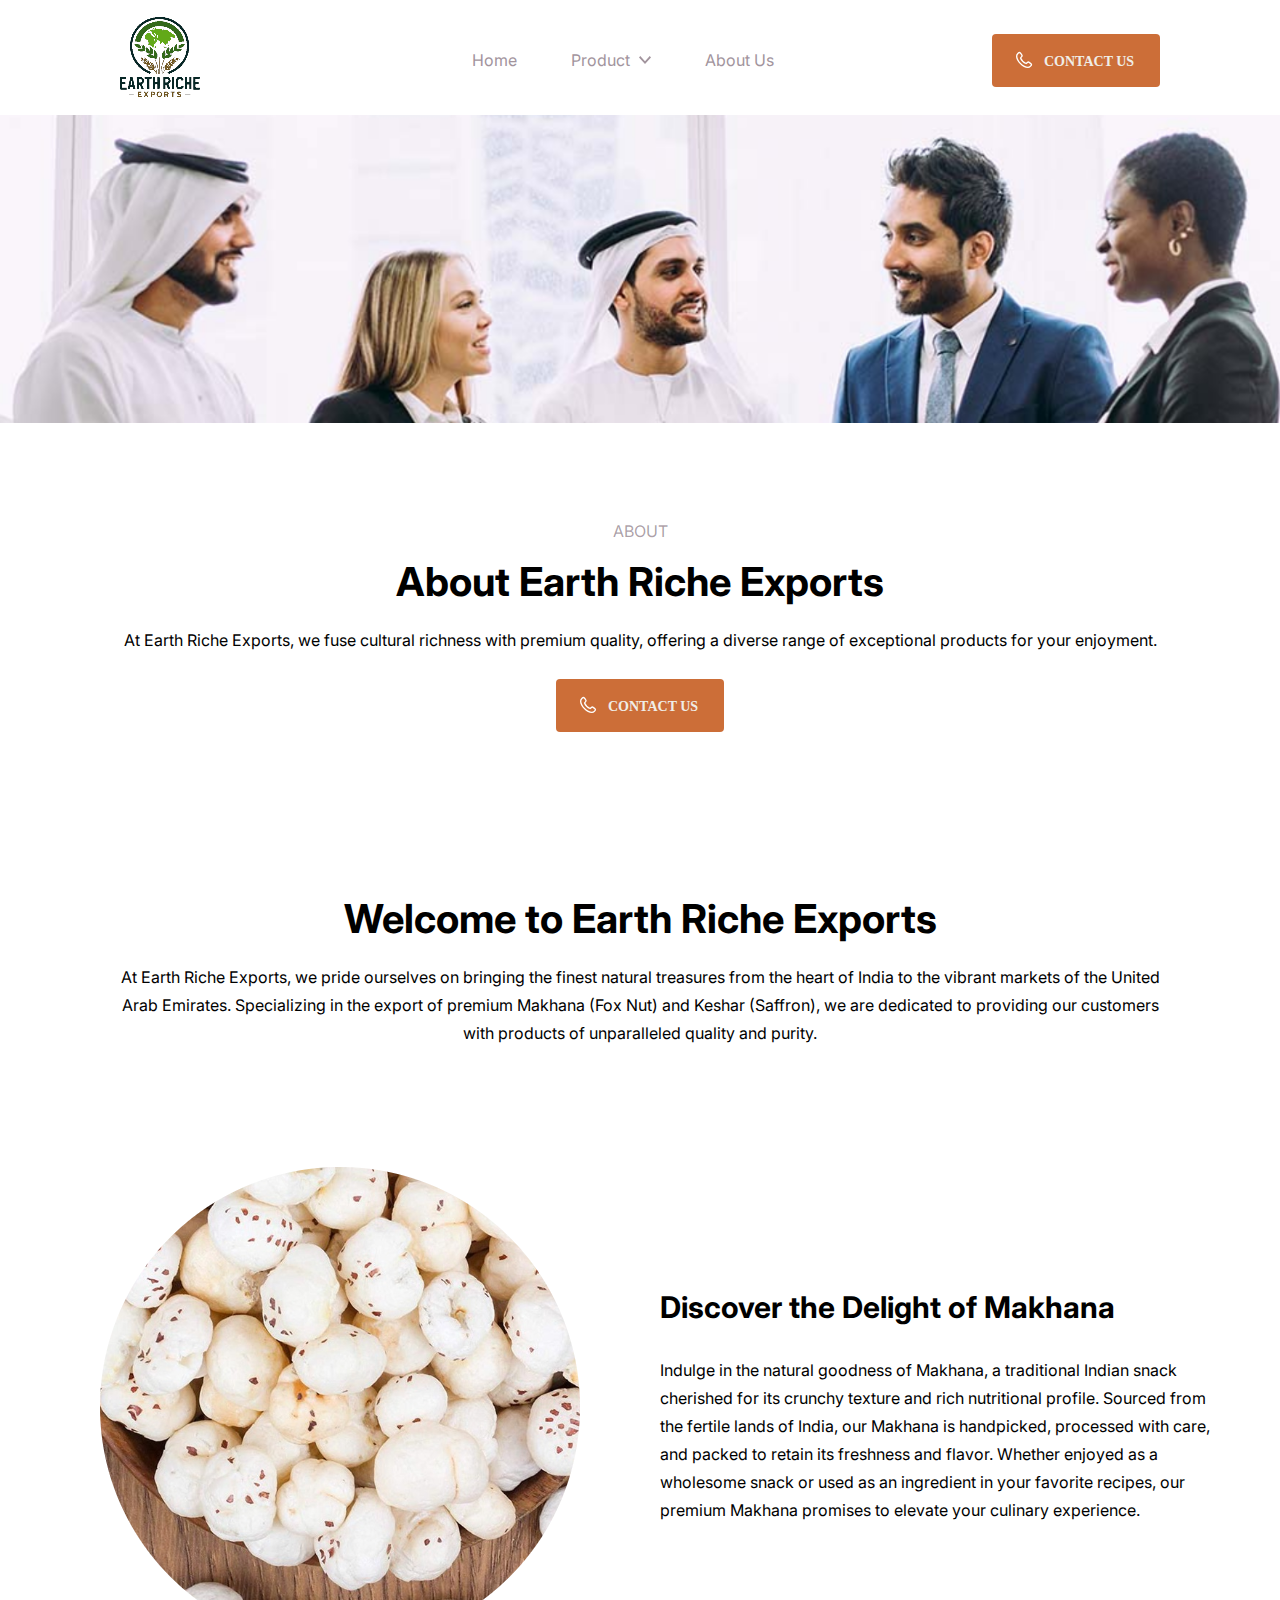
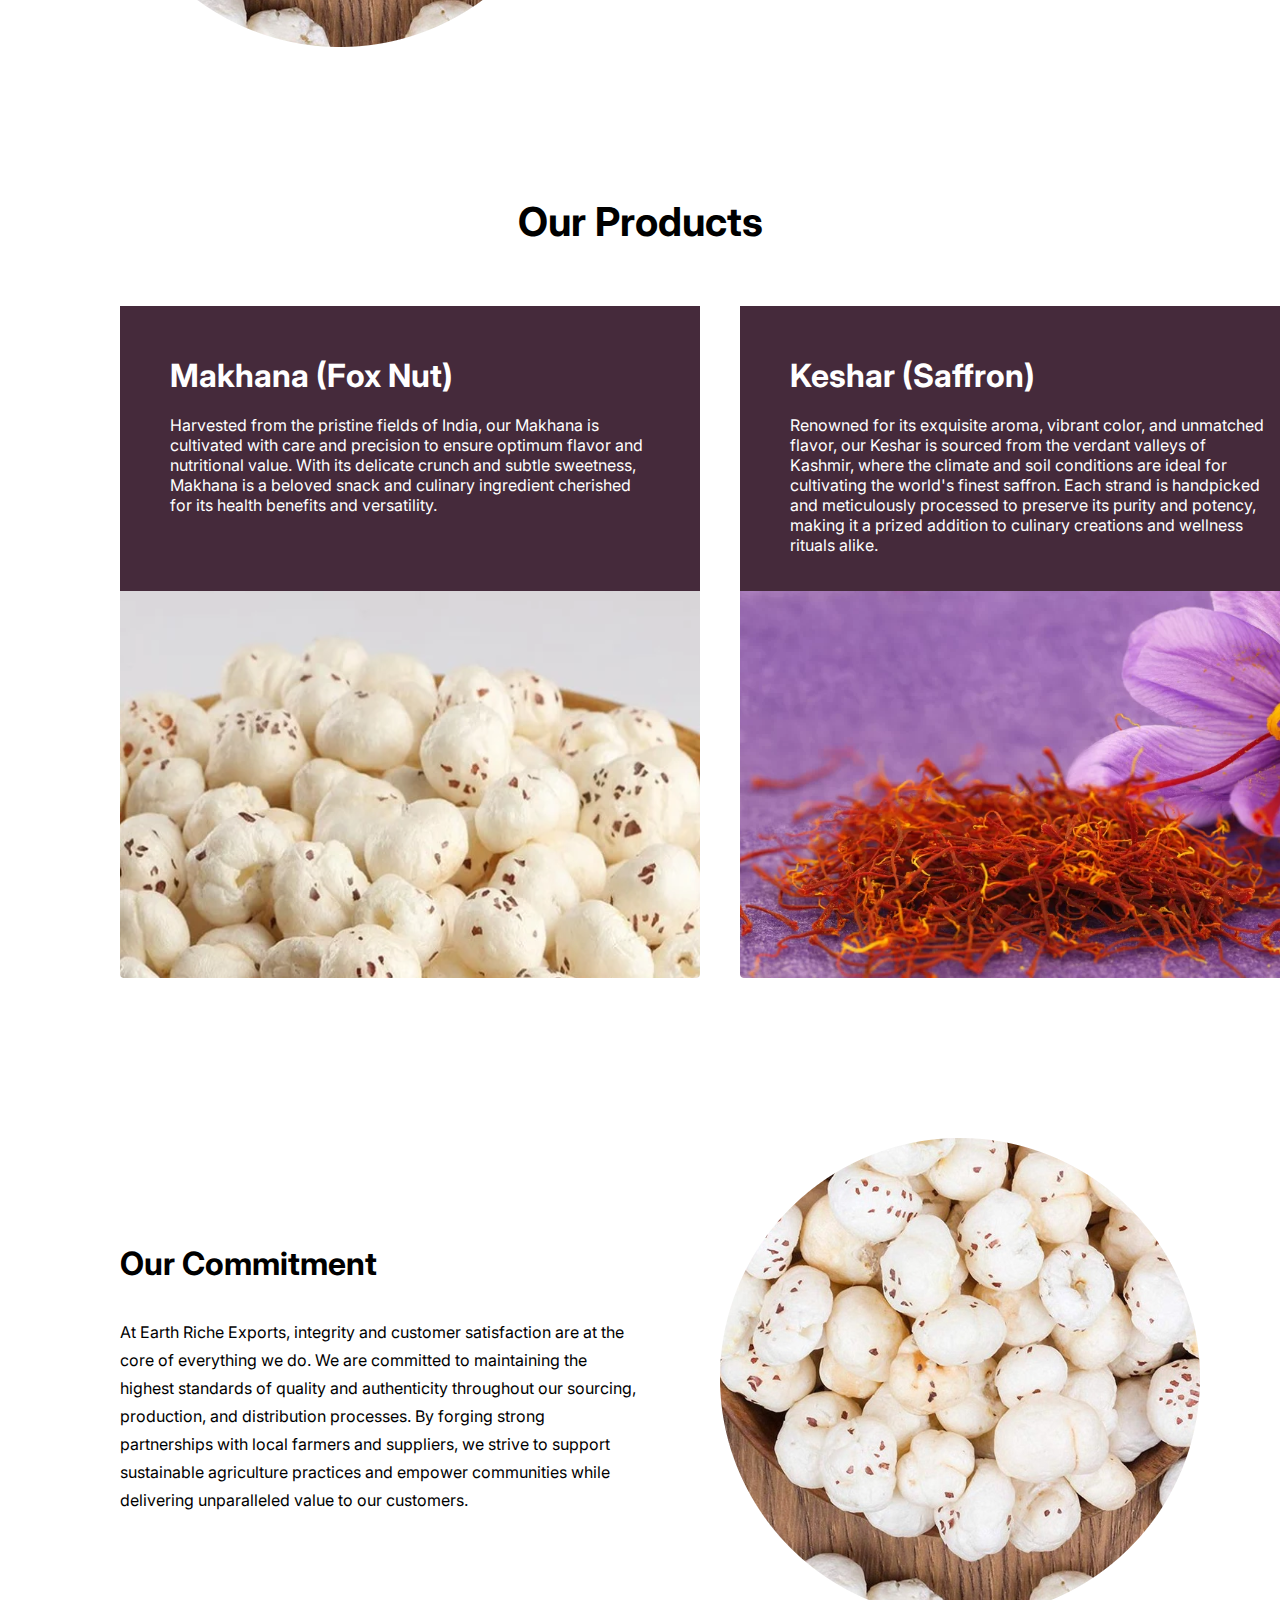
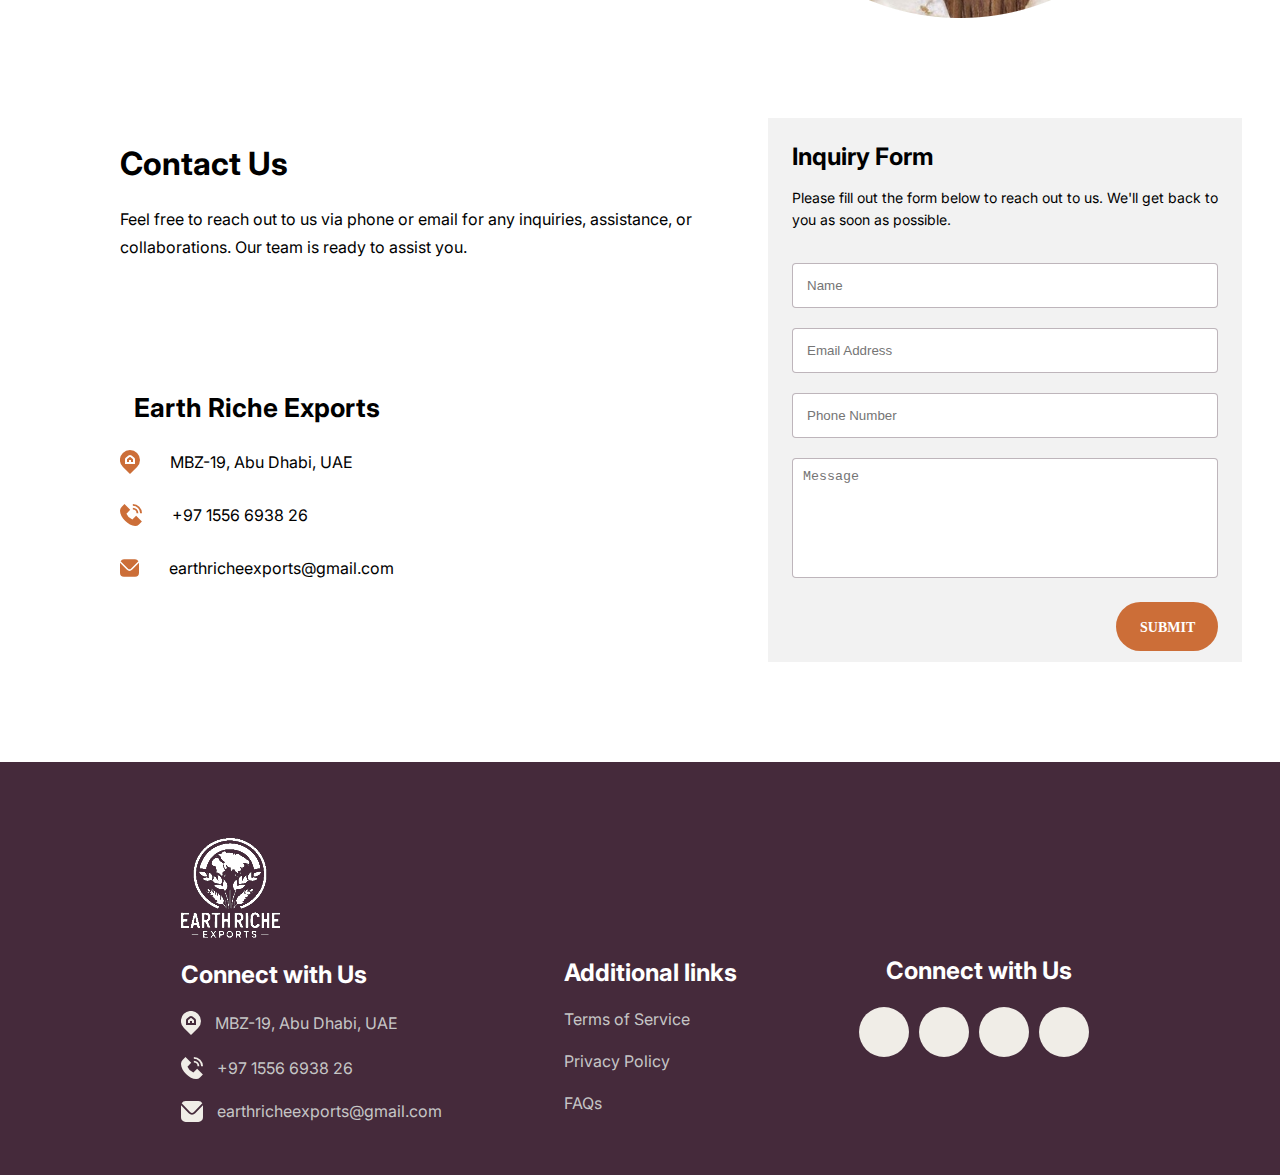
==== about.html @ 0d0b45f4 "css rectified" ====
<!DOCTYPE html>
<html lang="en">

<head>
    <meta charset="UTF-8">
    <meta name="viewport" content="width=device-width, initial-scale=1.0">
    <link rel="preconnect" href="https://fonts.googleapis.com">
    <link rel="preconnect" href="https://fonts.gstatic.com" crossorigin>
    <link href="https://fonts.googleapis.com/css2?family=Inter:wght@100..900&display=swap" rel="stylesheet">
    <link rel="stylesheet" href="./css/about.css">
    <title>About</title>
</head>

<body>
    <header id="header">
        <div class="logo"> <img src="../img/assets/header-logo.png" alt=""></div>
        <div class="navigation">
            <ul>
                <li><a href="home.html">Home</a></li>
                <li><a class="product-dropdown" href="home.html">Product<img src="../img/assets/ic-dropdown.svg"
                            alt=""></a></li>
                <li><a href="home.html">About Us</a></li>
            </ul>
        </div>
        <a href="contact-us.html" class="contact-btn"></a>
    </header>

    <!-- showcase -->
    <div id="showcase">
        <img src="../img/backrounds/about/about-showcase.png" alt="">
    </div>

    <!-- about -->
    <div id="about">
        <p class="header">ABOUT</p>
        <h1>About Earth Riche Exports</h1>
        <p>At Earth Riche Exports, we fuse cultural richness with premium quality, offering a diverse range of
            exceptional products for your enjoyment.</p>
        <button class="contact-btn"></button>
    </div>

    <!-- welcome -->
    <div id="welcome">
        <h1>Welcome to Earth Riche Exports</h1>
        <p>At Earth Riche Exports, we pride ourselves on bringing the finest natural treasures from the heart of India
            to the vibrant markets of the United Arab Emirates. Specializing in the export of premium Makhana (Fox Nut)
            and Keshar (Saffron), we are dedicated to providing our customers with products of unparalleled quality and
            purity.</p>
    </div>

    <!-- story -->
    <div id="story-description">
        <div class="left-section">
            <img src="../img/backrounds/product/discover-makhana.png" alt="">
        </div>
        <div class="right-section">
            <h1>Discover the Delight of Makhana</h1>
            <p>Indulge in the natural goodness of Makhana, a traditional Indian snack cherished for its crunchy texture
                and rich nutritional profile. Sourced from the fertile lands of India, our Makhana is handpicked,
                processed with care, and packed to retain its freshness and flavor. Whether enjoyed as a wholesome snack
                or used as an ingredient in your favorite recipes, our premium Makhana promises to elevate your culinary
                experience.</p>

        </div>
    </div>

    <!-- products -->
    <div id="products">
        <h1 class="product-header">Our Products</h1>
        <div class="products-container">
            <div class="card-container">
                <div class="card-top-section">
                    <h1>Makhana (Fox Nut)</h1>
                    <p>Harvested from the pristine fields of India, our Makhana is cultivated with care and precision to
                        ensure optimum flavor and nutritional value. With its delicate crunch and subtle sweetness,
                        Makhana
                        is a beloved snack and culinary ingredient cherished for its health benefits and versatility.
                    </p>
                </div>
                <div class="card-bottom-section">
                    <img src="../img/backrounds/about/about-makhana.png" alt="">
                </div>
            </div>
            <div class="card-container">
                <div class="card-top-section">
                    <h1>Keshar (Saffron)</h1>
                    <p>Renowned for its exquisite aroma, vibrant color, and unmatched flavor, our Keshar is sourced from
                        the
                        verdant valleys of Kashmir, where the climate and soil conditions are ideal for cultivating the
                        world's finest saffron. Each strand is handpicked and meticulously processed to preserve its
                        purity
                        and potency, making it a prized addition to culinary creations and wellness rituals alike.</p>
                </div>
                <div class="card-bottom-section">
                    <img src="../img/backrounds/about/about-keshar.png" alt="">
                </div>
            </div>
        </div>
    </div>

    <!-- commitment -->
    <div id="commitment-description">
        <div class="left-section">
            <h1>Our Commitment</h1>
            <p>At Earth Riche Exports, integrity and customer satisfaction are at the core of everything we do. We are
                committed to maintaining the highest standards of quality and authenticity throughout our sourcing,
                production, and distribution processes. By forging strong partnerships with local farmers and suppliers,
                we strive to support sustainable agriculture practices and empower communities while delivering
                unparalleled value to our customers.</p>
        </div>
        <div class="right-section">
            <img src="../img/backrounds/product/discover-makhana.png" alt="">
        </div>
    </div>

    <!-- contact -->
    <div id="contact-inquiry">
        <div class="contact-left-section">
            <h1>Contact Us</h1>
            <p>Feel free to reach out to us via phone or email for any inquiries, assistance, or <br> collaborations.
                Our team is ready to assist you.</p>
            <div class="contact-us-addresses">
                <ul>
                    <li>
                        <div class="contact-us-logo"></div>
                    </li>
                    <li>
                        <h3>Earth Riche Exports</h3>
                    </li>
                    <li><img src="../img/assets/map-marker-home-orange.svg" alt="">
                        <p>MBZ-19, Abu Dhabi, UAE</p>
                    </li>
                    <li><img src="../img/assets/phone-call-orange.svg" alt="">
                        <p>+97 1556 6938 26</p>
                    </li>
                    <li><img src="../img/assets/envelope-orange.svg" alt="">
                        <p>earthricheexports@gmail.com</p>
                    </li>
                </ul>
            </div>
        </div>
        <div class="contact-right-section">
            <div class="inquiry-form-container">
                <h1>Inquiry Form</h1>
                <p>Please fill out the form below to reach out to us. We'll get back to you as soon as possible.</p>
                <div class="input-container">
                    <input type="text" class="text-input" placeholder="Name">
                </div>
                <div class="input-container">
                    <input type="text" class="text-input" placeholder="Email Address">
                </div>
                <div class="input-container">
                    <input type="text" class="text-input" placeholder="Phone Number">
                </div>
                <div class="input-container">
                    <textarea class="text-area" placeholder="Message"></textarea>
                </div>
                <button class="submit-btn">SUBMIT</button>
            </div>

        </div>
    </div>

    <!-- Footer -->
    <footer id="footer">
        <div class="more-info">
            <div class="connect-with-us-addresses">
                <ul>
                    <li>
                        <div class="footer-image"><img src="../img/assets/footer-logo.png" alt=""></div>
                    </li>
                    <li>
                        <h3>Connect with Us</h3>
                    </li>
                    <li><img src="../img/assets/ic-location.svg" alt="">
                        <p>MBZ-19, Abu Dhabi, UAE</p>
                    </li>
                    <li><img src="../img/assets/ic-phone.svg" alt="">
                        <p>+97 1556 6938 26</p>
                    </li>
                    <li><img src="../img/assets/ic-mail.svg" alt="">
                        <p>earthricheexports@gmail.com</p>
                    </li>
                </ul>
            </div>
            <div class="additional-links">
                <ul>
                    <li>
                        <h3>Additional links</h3>
                    </li>
                    <li>
                        <p>Terms of Service</p>
                    </li>
                    <li>
                        <p>Privacy Policy</p>
                    </li>
                    <li>
                        <p>FAQs</p>
                    </li>
                </ul>
            </div>
            <div class="connect-with-us-social">
                <h3>Connect with Us</h3>
                <div class="icons">
                    <ul>
                        <li><img src="../img/assets/ic-twitter.svg" alt=""></li>
                        <li><img src="../img/assets/ic-facebook.svg" alt=""></li>
                        <li><img src="../img/assets/ic-instagram.svg" alt=""></li>
                        <li><img src="../img/assets/ic-linkedin.svg" alt=""></li>
                    </ul>
                </div>
            </div>
        </div>
    </footer>
</body>

</html>
---- css/about.css ----
* {
    margin: 0;
    padding: 0;
    box-sizing: border-box;
    margin: auto;
}

@font-face {
    font-family: gilroy-bold;
    src: url(../font/gilroy/Gilroy-Bold.ttf);
}

a {
    color: #A2949D;
    text-decoration: none;
    font-family: "Inter", sans-serif;
}

h1,
h2,
h3,
h4,
p {
    font-family: "Inter", sans-serif;
}

.orange-text {
    color: #CC6E38;
}

.dark-showcase-text {
    color: #181818;
}

/* Styles for screens with a maximum width of 480 pixels (e.g., mobile phones) */
@media screen and (max-width: 480px) {
    /* CSS styles for mobile phones */

    /* Navbar */
    #header {
        width: 100%;
        background: #fff;
        position: sticky;
        height: 55px;
        z-index: 2;
        display: flex;
        align-items: center;
        justify-content: space-between;
        flex-wrap: wrap;
    }

    #header .logo {
        /* top right bottom left */
        margin-right: 0;
        margin-left: 30px;
        margin-top: 10px;
        margin-bottom: 10px;
    }

    #header .logo img {
    max-width: 45px;
    max-height: 45px;
    }

    #header .navigation ul {
        display: none;
        list-style-type: none;
        align-items: center;
        justify-content: center;
        text-decoration: none;
        margin: 0;
    }

    #header .navigation ul li {
        margin-left: 24px;
        font-size: 12px;
    }

    #header .product-dropdown {
        display: flex;
    }

    #header .product-dropdown img {
        margin-left: 6px;
        padding: 0;
        width: 8px;
        display: flex;
        align-items: flex-start;
    }

    #header .contact-btn {
        background: url('../img/backrounds/contact-us-btn.svg') no-repeat;
        background-size: contain;
        width: 100px;
        height: 50px;
        margin: 10px 10px 10px 0;
        /* top right bottom left */
        border: none;
        cursor: pointer;
    }

    /* showcase */
    #showcase img{
        width: 100%;
        height: auto;
    }

    /* about */
    #about {
        display: flex;
        flex-direction: column;
        align-items: center;
        justify-content: center;
        margin-top: 30px;
        margin-left: 20px;
        margin-right: 20px;
    }

    #about .header {
        color: #452A3B75;
        font-size: .55rem;
    }

    #about h1 {
        font-size: 1rem;
        text-align: center;
        padding-top: 12px;
        padding-bottom: 12px;
    }

    #about p {
        display: flex;
        align-items: center;
        justify-content: center;
        text-align: center;
        font-size: .55rem;
        line-height: 12px;
    }

    #about .contact-btn {
        display: flex;
        align-items: center;
        justify-content: center;
        background: url('../img/backrounds/contact-us-btn.svg') no-repeat center;
        background-size: contain;
        width: 100px;
        height: 50px;
        margin-top: 12px;
        border: none;
        cursor: pointer;
    }

    #welcome {
        display: flex;
        flex-direction: column;
        align-items: center;
        justify-content: center;
        text-align: center;
        margin-top: 30px;
        margin-left: 20px;
        margin-right: 20px;
    }

    #welcome h1 {
        font-size: 1rem;
        text-align: center;
        padding-top: 12px;
        padding-bottom: 12px;
    }

    #welcome p {
        display: flex;
        align-items: center;
        justify-content: center;
        line-height: 12px;
        font-size: .55rem;
    }

    /* story */
    #story-description {
        display: flex;
        flex-direction: row;
        margin-top: 60px;
        padding-right: 20px;
        padding-left: 20px;
    }

    #story-description .right-section {
        width: 50%;
        height: auto;
        display: flex;
        flex-direction: column;
        align-items: flex-end;
        justify-content: flex-end;
    }

    #story-description .right-section h1 {
        font-size: 1rem;
        line-height: 18px;
        margin-bottom: 12px;
        margin-left: 0;
    }

    #story-description .right-section p {
        font-size: .55rem;
        line-height: 12px;
    }

    #story-description .left-section {
        width: 50%;
        height: auto;
        background-size: contain;
        display: flex;
        align-items: center;
        justify-content: center;
        margin-right: 20px;
    }

    #story-description .left-section img {
        width: 100%;
        height: auto;
    }

    #products {
        width: 100%;
        display: flex;
        flex-direction: column;
        margin-top: 40px;
        align-items: center;
        justify-content: center;
        margin-left: auto;
        margin-right: auto; 
        max-width: 100%; 
        padding: 0 10px; 
    }
    
    #products h1 {
        font-size: 1rem;
        color: #000;
        margin-bottom: 30px;
    }
    
    #products .products-container {
        display: flex;
        flex-direction: column;
        gap: 20px;
        width: 100%; 
        justify-content: center; 
    }
    
    #products .card-container {
        margin-top: 0;
        margin-bottom: 0;
        display: flex;
        flex-direction: column;
        width: calc(90% - 10px); 
    }
    
    #products .card-container .card-top-section {
        height: 50%;
        background: #452A3B;
        color: #fff;
        padding: 20px;
    }
    
    #products .card-container .card-top-section h1 {
        margin-bottom: 10px;
        font-size: 20px;
        color: #fff;
    }

    #products .card-container .card-top-section p {
        padding-bottom: 10px;
        line-height: 16px;
        font-size: 10px;
    }
    
    #products .card-container .card-bottom-section {
        height: 50%;
        width: 100%;
    }

    #products .card-container .card-bottom-section img {
        width: 100%;
        height: auto;
    }
    

    /* commitment */
    #commitment-description {
        display: flex;
        flex-direction: row;
        margin-top: 60px;
        padding-left: 20px;
        padding-right: 20px;
    }

    #commitment-description .left-section {
        width: 50%;
        height: auto;
        display: flex;
        flex-direction: column;
        align-items: flex-start;
        justify-content: flex-start;
    }

    #commitment-description .left-section h1 {
        font-size: 1rem;
        line-height: 12px;
        margin-bottom: 12px;
        margin-left: 0;
    }

    #commitment-description .left-section p {
        font-size: .55rem;
        line-height: 12px;
    }

    #commitment-description .right-section {
        width: 50%;
        height: auto;
        background-size: cover;
        display: flex;
        align-items: center;
        justify-content: center;
    }

    #commitment-description .right-section img {
        width: 100%;
        height: auto;
    }

    /* Contact Inquiry */
    #contact-inquiry {
        display: flex;
        flex-direction: column;
        align-items: center;
        justify-content: center;
    }

    #contact-inquiry .contact-left-section {
        margin-top: 60px;
        display: flex;
        flex-direction: column;
        align-items: center;
        justify-content: center;
    }

    #contact-inquiry .contact-left-section h1 {
        font-size: 20px;
        font-weight: bold;
        display: flex;
        flex-direction: column;
        align-items: center;
        justify-content: center;
    }

    #contact-inquiry .contact-left-section p {
        font-size: .65rem;
        line-height: 18px;
        margin-top: 12px;
        margin-bottom: 46.71px;
        text-align: center;
        margin-left: 20px;
        margin-right: 20px;
    }

    #contact-inquiry .contact-left-section .contact-us-addresses .contact-us-logo {
        margin-left: 0;
        margin-bottom: 34px;
        padding: 0;
        background: url('../img/assets/contact-us-logo.png');
        display: flex;
    }

    #contact-inquiry .contact-left-section .contact-us-addresses ul {
        text-decoration: none;
        list-style-type: none;
        margin-left: 0;
        display: flex;
        flex-direction: column;
        align-items: flex-start;
        justify-content: flex-start;
    }

    #contact-inquiry .contact-left-section .contact-us-addresses ul li {
        display: flex;
        padding-top: 12px;
        margin-left: 0px;
        padding-left: 10px;
    }

    #contact-inquiry .contact-left-section .contact-us-addresses ul li img {
        margin: 0;
    }

    #contact-inquiry .contact-left-section .contact-us-addresses ul li p {
        margin-top: 0;
        margin-bottom: 0px;
        margin-left: 30px;
    }

    #contact-inquiry h3 {
        color: #000;
        font-size: 1rem;
        font-family: "Inter", sans-serif;
        font-weight: bold;
        margin-left: 0px;
    }

    #contact-inquiry ul li p {
        padding: 0;
        margin: 0;
        font-size: .55rem;
    }

    #contact-inquiry .contact-us-addresses {
        display: flex;
        flex-direction: row;
        align-items: flex-start;
        justify-content: space-between;
    }

    #contact-inquiry .contact-right-section {
        margin-top: 100px;
        width: 300px;
        height: 400px;
        background: #F2F2F2;
        padding: 24px;
    }

    #contact-inquiry .contact-right-section h1 {
        font-size: 1rem;
        line-height: 10px;
    }

    #contact-inquiry .contact-right-section p {
        font-size: .55rem;
        margin-top: 16px;
        margin-bottom: 10px;
        line-height: 18px;
    }

    #contact-inquiry .contact-right-section .text-input {
        top: 4307px;
        left: 870px;
        width: 246px;
        height: 25px;
        border: 0.7px solid #452A3B59;
        border-radius: 4px;
        padding: 14px;
        opacity: 1;
        margin-bottom: 20px;
    }

    #contact-inquiry .contact-right-section .text-area {
        left: 870px;
        width: 246px;
        height: 80px;
        border: 0.7px solid #452A3B59;
        border-radius: 4px;
        padding: 10px;
        resize: none;
        overflow: auto;
        opacity: 1;
    }

    #contact-inquiry .contact-right-section .submit-btn {
        background: #CC6E38;
        color: white;
        width: 100%;
        height: 39px;
        border: none;
        display: flex;
        align-items: center; 
        justify-content: center; 
        margin-right: 0;
        margin-top: 10px;
        margin-bottom: 0px;
        padding: 0; 
        border-radius: 20px;
        font-family: 'Inter', sans-serif; 
        font-size: 16px;
        text-transform: uppercase;
        cursor: pointer;
    }
    

    /* Footer */
    #footer {
        width: 100%;
        height: auto;
        background: #452A3B;
        display: flex;
        flex-wrap: wrap;
        flex-direction: column;
        justify-content: space-between;
        margin-top: 100px;
    }

    #footer .footer-image {
        display: flex;
        flex-wrap: wrap;
        flex-direction: row;
        align-items: flex-start;
        justify-content: flex-start;
        margin-bottom: 0px;
        margin-top: 0px;
        margin-left: 0;
    }

    #footer ul {
        text-decoration: none;
        list-style-type: none;
    }

    #footer ul li {
        margin-top: 22px;
    }

    #footer h3 {
        color: #fff;
        font-size: 1rem;
        font-family: "Inter", sans-serif;
        font-weight: bold;
    }

    #footer p {
        color: #C6C6C6;
        font-size: .55rem;
    }

    #footer .more-info {
        display: flex;
        flex-direction: column;
        align-items: flex-start;
        flex-grow: 1;
        justify-content: space-between;
        margin-left: 40px;
        margin-right: 40px;
        padding: 0;
    }

    #footer .connect-with-us-addresses {
        margin-left: 0;
    }

    #footer .connect-with-us-addresses h2 {
        margin-top: 22px;
    }

    #footer .connect-with-us-addresses ul li {
        display: flex;
    }

    #footer .connect-with-us-addresses ul li .footer-image img {
        margin-left: 0;
    }

    #footer .connect-with-us-addresses ul li h3 {
        margin-left: 0;
    }

    #footer .connect-with-us-addresses ul li img {
        margin-left: 0;
        margin-right: 0;
    }

    #footer .connect-with-us-addresses ul li p {
        margin-left: 0;
    }

    #footer .connect-with-us-addresses ul li p {
        margin-left: 14px;
    }

    #footer .additional-links {
        display: flex;
        flex-direction: column;
        margin-top: 60px;
        margin-left: 0;
    }

    #footer .connect-with-us-social {
        display: flex;
        flex-direction: column;
        margin-top: 60px;
        margin-left: 0;
    }

    #footer .connect-with-us-social ul {
        display: flex;
        flex-direction: row;
        padding-left: 0;
        margin-left: 0;
    }

    #footer .connect-with-us-social ul li {
        margin-right: 10px;
        margin-bottom: 60px;
    }

    #footer .connect-with-us-social h3{
        margin-left: 0;
    }
}

@media screen and (min-width: 481px) and (max-width: 600px) {
    /* Navbar */
    #header {
        width: 100%;
        background: #fff;
        position: sticky;
        height: 85px;
        z-index: 2;
        display: flex;
        align-items: center;
        justify-content: space-between;
        flex-wrap: wrap;
    }

    #header .logo {
        /* top right bottom left */
        margin-right: 0;
        margin-left: 30px;
        margin-top: 15px;
    }

    #header .logo img {
    max-width: 60px;
    max-height: 60px;
    }

    #header .navigation ul {
        display: none;
        list-style-type: none;
        align-items: center;
        justify-content: center;
        text-decoration: none;
        margin: 0;
    }

    #header .navigation ul li {
        margin-left: 24px;
        font-size: 12px;
    }

    #header .product-dropdown {
        display: flex;
    }

    #header .product-dropdown img {
        margin-left: 6px;
        padding: 0;
        width: 8px;
        display: flex;
        align-items: flex-start;
    }

    #header .contact-btn {
        background: url('../img/backrounds/contact-us-btn.svg') no-repeat;
        background-size: contain;
        width: 120px;
        height: 50px;
        margin: 20px 20px 20px 0;
        /* top right bottom left */
        border: none;
        cursor: pointer;
    }

    /* showcase */
    #showcase img{
        width: 100%;
        height: auto;
    }

    /* about */
    #about {
        display: flex;
        flex-direction: column;
        align-items: center;
        justify-content: center;
        margin-top: 50px;
        margin-left: 20px;
        margin-right: 20px;
    }

    #about .header {
        color: #452A3B75;
        font-size: .65rem;
    }

    #about h1 {
        font-size: 20px;
        text-align: center;
        padding-top: 12px;
        padding-bottom: 12px;
    }

    #about p {
        display: flex;
        align-items: center;
        justify-content: center;
        text-align: center;
        font-size: .65rem;
        line-height: 18px;
    }

    #about .contact-btn {
        display: flex;
        align-items: center;
        justify-content: center;
        background: url('../img/backrounds/contact-us-btn.svg') no-repeat center;
        background-size: contain;
        width: 120px;
        height: 50px;
        margin-top: 12px;
        border: none;
        cursor: pointer;
    }

    #welcome {
        display: flex;
        flex-direction: column;
        align-items: center;
        justify-content: center;
        text-align: center;
        margin-top: 30px;
        margin-left: 20px;
        margin-right: 20px;
    }

    #welcome h1 {
        font-size: 20px;
        text-align: center;
        padding-top: 12px;
        padding-bottom: 12px;
    }

    #welcome p {
        display: flex;
        align-items: center;
        justify-content: center;
        line-height: 18px;
        font-size: .65rem;
    }

    /* story */
    #story-description {
        display: flex;
        flex-direction: row;
        margin-top: 60px;
        padding-right: 40px;
        padding-left: 40px;
    }

    #story-description .right-section {
        width: 50%;
        height: auto;
        display: flex;
        flex-direction: column;
        align-items: flex-end;
        justify-content: flex-end;
    }

    #story-description .right-section h1 {
        font-size: 20px;
        line-height: 22px;
        margin-bottom: 12px;
        margin-left: 0;
    }

    #story-description .right-section p {
        font-size: .65rem;
        line-height: 18px;
    }

    #story-description .left-section {
        width: 50%;
        height: auto;
        background-size: contain;
        display: flex;
        align-items: center;
        justify-content: center;
        margin-right: 40px;
    }

    #story-description .left-section img {
        width: 100%;
        height: auto;
    }

    #products {
        width: 100%;
        display: flex;
        flex-direction: column;
        margin-top: 100px;
        align-items: center;
        justify-content: center;
        margin-left: auto;
        margin-right: auto; 
        max-width: 100%; 
        padding: 0 30px; 
    }
    
    #products h1 {
        font-size: 20px;
        color: #000;
        margin-bottom: 30px;
    }
    
    #products .products-container {
        display: flex;
        flex-direction: column;
        gap: 20px;
        width: 100%; 
        justify-content: center; 
    }
    
    #products .card-container {
        margin-top: 0;
        margin-bottom: 0;
        display: flex;
        flex-direction: column;
        width: calc(80% - 10px); 
    }
    
    #products .card-container .card-top-section {
        height: 50%;
        background: #452A3B;
        color: #fff;
        padding: 20px;
    }
    
    #products .card-container .card-top-section h1 {
        margin-bottom: 10px;
        font-size: 20px;
        color: #fff;
    }

    #products .card-container .card-top-section p {
        padding-bottom: 10px;
        line-height: 16px;
        font-size: 10px;
    }
    
    #products .card-container .card-bottom-section {
        height: 50%;
        width: 100%;
    }

    #products .card-container .card-bottom-section img {
        width: 100%;
        height: auto;
    }
    

    /* commitment */
    #commitment-description {
        display: flex;
        flex-direction: row;
        margin-top: 60px;
        padding-left: 40px;
        padding-right: 40px;
    }

    #commitment-description .left-section {
        width: 50%;
        height: auto;
        display: flex;
        flex-direction: column;
        align-items: flex-start;
        justify-content: flex-start;
    }

    #commitment-description .left-section h1 {
        font-size: 20px;
        line-height: 24px;
        margin-bottom: 12px;
        margin-left: 0;
    }

    #commitment-description .left-section p {
        font-size: .65rem;
        line-height: 18px;
    }

    #commitment-description .right-section {
        width: 50%;
        height: auto;
        background-size: cover;
        display: flex;
        align-items: center;
        justify-content: center;
    }

    #commitment-description .right-section img {
        width: 100%;
        height: auto;
    }

    /* Contact Inquiry */
    #contact-inquiry {
        display: flex;
        flex-direction: column;
        align-items: center;
        justify-content: center;
    }

    #contact-inquiry .contact-left-section {
        margin-top: 60px;
        display: flex;
        flex-direction: column;
        align-items: center;
        justify-content: center;
    }

    #contact-inquiry .contact-left-section h1 {
        font-size: 20px;
        font-weight: bold;
        display: flex;
        flex-direction: column;
        align-items: center;
        justify-content: center;
    }

    #contact-inquiry .contact-left-section p {
        font-size: .65rem;
        line-height: 18px;
        margin-top: 12px;
        margin-bottom: 46.71px;
        text-align: center;
        margin-left: 120px;
        margin-right: 120px;
    }

    #contact-inquiry .contact-left-section .contact-us-addresses .contact-us-logo {
        margin-left: 0;
        margin-bottom: 34px;
        padding: 0;
        background: url('../img/assets/contact-us-logo.png');
        display: flex;
    }

    #contact-inquiry .contact-left-section .contact-us-addresses ul {
        text-decoration: none;
        list-style-type: none;
        margin-left: 0;
        display: flex;
        flex-direction: column;
        align-items: flex-start;
        justify-content: flex-start;
    }

    #contact-inquiry .contact-left-section .contact-us-addresses ul li {
        display: flex;
        padding-top: 12px;
        margin-left: 0px;
        padding-left: 100px;
    }

    #contact-inquiry .contact-left-section .contact-us-addresses ul li img {
        margin: 0;
    }

    #contact-inquiry .contact-left-section .contact-us-addresses ul li p {
        margin-top: 0;
        margin-bottom: 0px;
        margin-left: 30px;
    }

    #contact-inquiry h3 {
        color: #000;
        font-size: 20px;
        font-family: "Inter", sans-serif;
        font-weight: bold;
        margin-left: 0px;
    }

    #contact-inquiry ul li p {
        padding: 0;
        margin: 0;
        font-size: .75rem;
    }

    #contact-inquiry .contact-us-addresses {
        display: flex;
        flex-direction: row;
        align-items: flex-start;
        justify-content: space-between;
    }

    #contact-inquiry .contact-right-section {
        margin-top: 100px;
        width: 374px;
        height: 500px;
        background: #F2F2F2;
        padding: 24px;
    }

    #contact-inquiry .contact-right-section h1 {
        font-size: 18px;
        line-height: 10px;
    }

    #contact-inquiry .contact-right-section p {
        font-size: .65rem;
        margin-top: 16px;
        margin-bottom: 30px;
        line-height: 18px;
    }

    #contact-inquiry .contact-right-section .text-input {
        top: 4307px;
        left: 870px;
        width: 326px;
        height: 45px;
        border: 0.7px solid #452A3B59;
        border-radius: 4px;
        padding: 14px;
        opacity: 1;
        margin-bottom: 20px;
    }

    #contact-inquiry .contact-right-section .text-area {
        top: 4502px;
        left: 870px;
        width: 326px;
        height: 120px;
        border: 0.7px solid #452A3B59;
        border-radius: 4px;
        padding: 10px;
        resize: none;
        overflow: auto;
        opacity: 1;
    }

    #contact-inquiry .contact-right-section .submit-btn {
        background: #CC6E38;
        color: white;
        width: 100%;
        height: 39px;
        border: none;
        display: flex;
        align-items: center; 
        justify-content: center; 
        margin-right: 0;
        margin-top: 10px;
        margin-bottom: 0px;
        padding: 0; 
        border-radius: 20px;
        font-family: 'Inter', sans-serif; 
        font-size: 16px;
        text-transform: uppercase;
        cursor: pointer;
    }
    

    /* Footer */
    #footer {
        width: 100%;
        height: auto;
        background: #452A3B;
        display: flex;
        flex-wrap: wrap;
        flex-direction: column;
        justify-content: space-between;
        margin-top: 100px;
    }

    #footer .footer-image {
        display: flex;
        flex-wrap: wrap;
        flex-direction: row;
        align-items: flex-start;
        justify-content: flex-start;
        margin-bottom: 0px;
        margin-top: 0px;
        margin-left: 0;
    }

    #footer ul {
        text-decoration: none;
        list-style-type: none;
    }

    #footer ul li {
        margin-top: 22px;
    }

    #footer h3 {
        color: #fff;
        font-size: 24px;
        font-family: "Inter", sans-serif;
        font-weight: bold;
    }

    #footer p {
        color: #C6C6C6;
        font-size: .75rem;
    }

    #footer .more-info {
        display: flex;
        flex-direction: column;
        align-items: flex-start;
        flex-grow: 1;
        justify-content: space-between;
        margin-left: 40px;
        margin-right: 40px;
        padding: 0;
    }

    #footer .connect-with-us-addresses {
        margin-left: 0;
    }

    #footer .connect-with-us-addresses h2 {
        margin-top: 22px;
    }

    #footer .connect-with-us-addresses ul li {
        display: flex;
    }

    #footer .connect-with-us-addresses ul li .footer-image img {
        margin-left: 0;
    }

    #footer .connect-with-us-addresses ul li h3 {
        margin-left: 0;
    }

    #footer .connect-with-us-addresses ul li img {
        margin-left: 0;
        margin-right: 0;
    }

    #footer .connect-with-us-addresses ul li p {
        margin-left: 0;
    }

    #footer .connect-with-us-addresses ul li p {
        margin-left: 14px;
    }

    #footer .additional-links {
        display: flex;
        flex-direction: column;
        margin-top: 60px;
        margin-left: 0;
    }

    #footer .connect-with-us-social {
        display: flex;
        flex-direction: column;
        margin-top: 60px;
        margin-left: 0;
    }

    #footer .connect-with-us-social ul {
        display: flex;
        flex-direction: row;
        padding-left: 0;
        margin-left: 0;
    }

    #footer .connect-with-us-social ul li {
        margin-right: 10px;
        margin-bottom: 60px;
    }

    #footer .connect-with-us-social h3{
        margin-left: 0;
    }
}

/* Styles for screens with a maximum width of 768 pixels (e.g., tablets) */
@media screen and (min-width: 601px) and (max-width: 768px) {
    /* CSS styles for tablets */
   
    /* Navbar */
    #header {
        width: 100%;
        background: #fff;
        position: sticky;
        height: 115px;
        z-index: 2;
        display: flex;
        align-items: center;
        justify-content: space-between;
        flex-wrap: wrap;
    }

    #header .logo {
        /* top right bottom left */
        margin-right: 0;
        margin-left: 30px;
    }

    #header .navigation ul {
        display: flex;
        list-style-type: none;
        align-items: center;
        justify-content: center;
        text-decoration: none;
        margin: 0;
    }

    #header .navigation ul li {
        margin-left: 24px;
        font-size: 12px;
    }

    #header .product-dropdown {
        display: flex;
    }

    #header .product-dropdown img {
        margin-left: 6px;
        padding: 0;
        width: 8px;
        display: flex;
        align-items: flex-start;
    }

    #header .contact-btn {
        background: url('../img/backrounds/contact-us-btn.svg') no-repeat;
        background-size: contain;
        width: 120px;
        height: 50px;
        margin: 32px 30px 30px 0;
        border: none;
        cursor: pointer;
    }
    /* showcase */
    #showcase img{
        width: 100%;
        height: auto;
    }

    /* about */
    #about {
        display: flex;
        flex-direction: column;
        align-items: center;
        justify-content: center;
        margin-top: 90px;
        margin-left: 60px;
        margin-right: 60px;
    }

    #about .header {
        color: #452A3B75;
        font-size: .75rem;
    }

    #about h1 {
        font-size: 26px;
        text-align: center;
        padding-top: 12px;
        padding-bottom: 20px;
    }

    #about p {
        display: flex;
        align-items: center;
        justify-content: center;
        text-align: center;
        font-size: .75rem;
        line-height: 20px;
    }

    #about .contact-btn {
        display: flex;
        align-items: center;
        justify-content: center;
        background: url('../img/backrounds/contact-us-btn.svg') no-repeat center;
        background-size: contain;
        width: 120px;
        height: 50px;
        margin-top: 25px;
        border: none;
        cursor: pointer;
    }

    #welcome {
        display: flex;
        flex-direction: column;
        align-items: center;
        justify-content: center;
        text-align: center;
        margin-top: 60px;
        margin-left: 40px;
        margin-right: 40px;
    }

    #welcome h1 {
        font-size: 26px;
        text-align: center;
        padding-top: 12px;
        padding-bottom: 20px;
    }

    #welcome p {
        display: flex;
        align-items: center;
        justify-content: center;
        line-height: 18px;
        font-size: .75rem;
    }

    /* story */
    #story-description {
        display: flex;
        flex-direction: row;
        margin-top: 60px;
        padding-right: 40px;
        padding-left: 40px;
    }

    #story-description .right-section {
        width: 50%;
        height: auto;
        display: flex;
        flex-direction: column;
        align-items: flex-end;
        justify-content: flex-end;
    }

    #story-description .right-section h1 {
        font-size: 24px;
        line-height: 28px;
        margin-bottom: 32px;
        margin-left: 0;
    }

    #story-description .right-section p {
        font-size: .75rem;
        line-height: 18px;
    }

    #story-description .left-section {
        width: 50%;
        height: auto;
        background-size: contain;
        display: flex;
        align-items: center;
        justify-content: center;
        margin-right: 40px;
    }

    #story-description .left-section img {
        width: 100%;
        height: auto;
    }

    #products {
        width: 100%;
        display: flex;
        flex-direction: column;
        margin-top: 100px;
        align-items: center;
        justify-content: center;
        margin-left: auto;
        margin-right: auto; 
        max-width: 100%; 
        padding: 0 30px; 
    }
    
    #products h1 {
        font-size: 26px;
        color: #000;
        margin-bottom: 30px;
    }
    
    #products .products-container {
        display: flex;
        flex-direction: row;
        gap: 20px;
        width: 100%; 
        justify-content: center; 
    }
    
    #products .card-container {
        margin-top: 0;
        margin-bottom: 0;
        display: flex;
        flex-direction: column;
        width: calc(50% - 10px); 
    }
    
    #products .card-container .card-top-section {
        height: 50%;
        background: #452A3B;
        color: #fff;
        padding: 20px;
    }
    
    #products .card-container .card-top-section h1 {
        margin-bottom: 10px;
        font-size: 20px;
        color: #fff;
    }

    #products .card-container .card-top-section p {
        padding-bottom: 20px;
        line-height: 16px;
        font-size: 10px;
        margin-bottom: 20px;
    }
    
    #products .card-container .card-bottom-section {
        height: 50%;
        width: 100%;
    }

    #products .card-container .card-bottom-section img {
        width: 100%;
        height: auto;
    }
    

    /* commitment */
    #commitment-description {
        display: flex;
        flex-direction: row;
        margin-top: 60px;
        padding-left: 60px;
        padding-right: 60px;
    }

    #commitment-description .left-section {
        width: 50%;
        height: auto;
        display: flex;
        flex-direction: column;
        align-items: flex-start;
        justify-content: flex-start;
    }

    #commitment-description .left-section h1 {
        font-size: 26px;
        line-height: 24px;
        margin-bottom: 12px;
        margin-left: 0;
    }

    #commitment-description .left-section p {
        font-size: .75rem;
        line-height: 18px;
    }

    #commitment-description .right-section {
        width: 50%;
        height: auto;
        background-size: cover;
        display: flex;
        align-items: center;
        justify-content: center;
    }

    #commitment-description .right-section img {
        width: 100%;
        height: auto;
    }

    /* Contact Inquiry */
    #contact-inquiry {
        display: flex;
        flex-direction: column;
        align-items: center;
        justify-content: center;
    }

    #contact-inquiry .contact-left-section {
        margin-top: 86px;
        display: flex;
        flex-direction: column;
        align-items: center;
        justify-content: center;
    }

    #contact-inquiry .contact-left-section h1 {
        font-size: 26px;
        font-weight: bold;
        display: flex;
        flex-direction: column;
        align-items: center;
        justify-content: center;
    }

    #contact-inquiry .contact-left-section p {
        font-size: .75rem;
        line-height: 18px;
        margin-top: 22px;
        margin-bottom: 46.71px;
        text-align: center;
        margin-left: 120px;
        margin-right: 120px;
    }

    #contact-inquiry .contact-left-section .contact-us-addresses .contact-us-logo {
        margin-left: 0;
        margin-bottom: 34px;
        padding: 0;
        background: url('../img/assets/contact-us-logo.png');
        display: flex;
    }

    #contact-inquiry .contact-left-section .contact-us-addresses ul {
        text-decoration: none;
        list-style-type: none;
        margin-left: 0;
    }

    #contact-inquiry .contact-left-section .contact-us-addresses ul li {
        display: flex;
        padding-top: 25px;
    }

    #contact-inquiry .contact-left-section .contact-us-addresses ul li img {
        margin: 0;
    }

    #contact-inquiry .contact-left-section .contact-us-addresses ul li p {
        margin-top: 0;
        margin-bottom: 0px;
        margin-left: 30px;
    }

    #contact-inquiry h3 {
        color: #000;
        font-size: 24px;
        font-family: "Inter", sans-serif;
        font-weight: bold;
        margin-left: 0px;
    }

    #contact-inquiry ul li p {
        padding: 0;
        margin: 0;
        font-size: .75rem;
    }

    #contact-inquiry .contact-us-addresses {
        display: flex;
        flex-direction: row;
        align-items: flex-start;
        justify-content: space-between;
    }

    #contact-inquiry .contact-right-section {
        margin-top: 100px;
        width: 474px;
        height: 544px;
        background: #F2F2F2;
        padding: 24px;
        max-width: auto;
    }

    #contact-inquiry .contact-right-section h1 {
        font-size: 24px;
        line-height: 19px;
    }

    #contact-inquiry .contact-right-section p {
        font-size: .75rem;
        margin-top: 16px;
        margin-bottom: 32px;
        line-height: 18px;
    }

    #contact-inquiry .contact-right-section .text-input {
        top: 4307px;
        left: 870px;
        width: 426px;
        height: 45px;
        border: 0.7px solid #452A3B59;
        border-radius: 4px;
        padding: 14px;
        opacity: 1;
        margin-bottom: 20px;
    }

    #contact-inquiry .contact-right-section .text-area {
        top: 4502px;
        left: 870px;
        width: 426px;
        height: 120px;
        border: 0.7px solid #452A3B59;
        border-radius: 4px;
        padding: 10px;
        resize: none;
        overflow: auto;
        opacity: 1;
    }

    #contact-inquiry .contact-right-section .submit-btn {
        background: #CC6E38;
        color: white;
        width: 100%;
        height: 39px;
        border: none;
        display: flex;
        align-items: center; 
        justify-content: center; 
        margin-right: 0;
        margin-top: 10px;
        margin-bottom: 0px;
        padding: 0; 
        border-radius: 20px;
        font-family: 'Inter', sans-serif; 
        font-size: 16px;
        text-transform: uppercase;
        cursor: pointer;
    }
    

    /* Footer */
    #footer {
        width: 100%;
        height: auto;
        background: #452A3B;
        display: flex;
        flex-wrap: wrap;
        flex-direction: column;
        justify-content: space-between;
        margin-top: 100px;
    }

    #footer .footer-image {
        display: flex;
        flex-wrap: wrap;
        flex-direction: row;
        align-items: flex-start;
        justify-content: flex-start;
        margin-bottom: 0px;
        margin-top: 0px;
        margin-left: 0;
    }

    #footer ul {
        text-decoration: none;
        list-style-type: none;
    }

    #footer ul li {
        margin-top: 22px;
    }

    #footer h3 {
        color: #fff;
        font-size: 24px;
        font-family: "Inter", sans-serif;
        font-weight: bold;
    }

    #footer p {
        color: #C6C6C6;
        font-size: .75rem;
    }

    #footer .more-info {
        display: flex;
        flex-direction: column;
        align-items: flex-start;
        flex-grow: 1;
        justify-content: space-between;
        margin-left: 40px;
        margin-right: 40px;
        padding: 0;
    }

    #footer .connect-with-us-addresses {
        margin-left: 0;
    }

    #footer .connect-with-us-addresses h2 {
        margin-top: 22px;
    }

    #footer .connect-with-us-addresses ul li {
        display: flex;
    }

    #footer .connect-with-us-addresses ul li .footer-image img {
        margin-left: 0;
    }

    #footer .connect-with-us-addresses ul li h3 {
        margin-left: 0;
    }

    #footer .connect-with-us-addresses ul li img {
        margin-left: 0;
        margin-right: 0;
    }

    #footer .connect-with-us-addresses ul li p {
        margin-left: 0;
    }

    #footer .connect-with-us-addresses ul li p {
        margin-left: 14px;
    }

    #footer .additional-links {
        display: flex;
        flex-direction: column;
        margin-top: 60px;
        margin-left: 0;
    }

    #footer .connect-with-us-social {
        display: flex;
        flex-direction: column;
        margin-top: 60px;
        margin-left: 0;
    }

    #footer .connect-with-us-social ul {
        display: flex;
        flex-direction: row;
        padding-left: 0;
        margin-left: 0;
    }

    #footer .connect-with-us-social ul li {
        margin-right: 10px;
        margin-bottom: 60px;
    }

    #footer .connect-with-us-social h3{
        margin-left: 0;
    }
}

@media screen and (min-width: 769px) and (max-width: 1023px) {
      /* Navbar */
      #header {
        width: 100%;
        background: #fff;
        position: sticky;
        height: 115px;
        z-index: 2;
        display: flex;
        align-items: center;
        justify-content: space-between;
        flex-wrap: wrap;
    }

    #header .logo {
        padding: 17.36px 0 17.36px 60px;
        /* top right bottom left */
        margin: 0;
    }

    #header .navigation ul {
        display: flex;
        list-style-type: none;
        align-items: center;
        justify-content: center;
        text-decoration: none;
    }

    #header .navigation ul li {
        margin-left: 20px;
    }

    #header .product-dropdown {
        display: flex;
    }

    #header .product-dropdown img {
        margin-left: 8.6px;
        padding: 0;
        display: flex;
        align-items: flex-start;
    }

    #header .contact-btn {
        background: url('../img/backrounds/contact-us-btn.svg') no-repeat;
        /* Add background image */
        background-size: contain;
        width: 168px;
        height: 53px;
        margin: 32px 60px 30px 0px;
        /* top right bottom left */
        border: none;
        cursor: pointer;
    }

    /* showcase */
    #showcase img{
        width: 100%;
        height: auto;
    }

    /* about */
    #about {
        display: flex;
        flex-direction: column;
        align-items: center;
        justify-content: center;
        margin-top: 90px;
        margin-left: 60px;
        margin-right: 60px;
    }

    #about .header {
        color: #452A3B75;
        font-size: 1rem;
    }

    #about h1 {
        font-size: 40px;
        text-align: center;
        padding-top: 12px;
        padding-bottom: 20px;
    }

    #about p {
        display: flex;
        align-items: center;
        justify-content: center;
        text-align: center;
        font-size: 16px;
        line-height: 28px;
    }

    #about .contact-btn {
        display: flex;
        align-items: center;
        justify-content: center;
        background: url('../img/backrounds/contact-us-btn.svg') no-repeat center;
        background-size: cover;
        width: 168px;
        height: 53px;
        margin-top: 25px;
        border: none;
        cursor: pointer;
    }

    #welcome {
        display: flex;
        flex-direction: column;
        align-items: center;
        justify-content: center;
        text-align: center;
        margin-top: 60px;
        margin-left: 60px;
        margin-right: 60px;
    }

    #welcome h1 {
        font-size: 40px;
        text-align: center;
        padding-top: 12px;
        padding-bottom: 20px;
    }

    #welcome p {
        display: flex;
        align-items: center;
        justify-content: center;
        line-height: 28px;
    }

    /* story */
    #story-description {
        display: flex;
        flex-direction: row;
        margin-top: 60px;
        padding-right: 60px;
        padding-left: 60px;
    }

    #story-description .right-section {
        width: 50%;
        height: auto;
        display: flex;
        flex-direction: column;
        align-items: flex-end;
        justify-content: flex-end;
    }

    #story-description .right-section h1 {
        font-size: 30px;
        line-height: 34px;
        margin-bottom: 32px;
        margin-left: 0;
    }

    #story-description .right-section p {
        font-size: 16px;
        line-height: 28px;
    }

    #story-description .left-section {
        width: 50%;
        height: auto;
        background-size: contain;
        display: flex;
        align-items: center;
        justify-content: center;
        margin-right: 40px;
    }

    #story-description .left-section img {
        width: 100%;
        height: auto;
    }

    #products {
        width: 100%;
        display: flex;
        flex-direction: column;
        margin-top: 100px;
        align-items: center;
        justify-content: center;
        margin-left: auto;
        margin-right: auto; 
        max-width: 100%; 
        padding: 0 30px; 
    }
    
    #products h1 {
        font-size: 30px;
        color: #fff;
        margin-bottom: 10px;
    }
    
    #products .products-container {
        display: flex;
        flex-direction: row;
        gap: 20px;
        width: 100%; 
        justify-content: center; 
    }
    
    #products .card-container {
        margin-top: 0;
        margin-bottom: 0;
        display: flex;
        flex-direction: column;
        width: calc(50% - 10px); 
    }
    
    #products .card-container .card-top-section {
        height: 50%;
        background: #452A3B;
        color: #fff;
        padding: 30px;
    }
    
    #products .card-container .card-top-section h1 {
        margin-bottom: 20px;
        font-size: 26px;
    }

    #products .card-container .card-top-section p {
        padding-bottom: 20px;
        line-height: 24px;
        font-size: 10px;
        margin-bottom: 20px;
    }
    
    #products .card-container .card-bottom-section {
        height: 50%;
        width: 100%;
    }

    #products .card-container .card-bottom-section img {
        width: 100%;
        height: auto;
    }
    

    /* commitment */
    #commitment-description {
        display: flex;
        flex-direction: row;
        margin-top: 80px;
        padding-left: 60px;
        padding-right: 60px;
    }

    #commitment-description .left-section {
        width: 50%;
        height: auto;
        display: flex;
        flex-direction: column;
        align-items: flex-start;
        justify-content: flex-start;
    }

    #commitment-description .left-section h1 {
        font-size: 32px;
        line-height: 44px;
        margin-bottom: 32px;
        margin-left: 0;
    }

    #commitment-description .left-section p {
        font-size: 16px;
        line-height: 28px;
    }

    #commitment-description .right-section {
        width: 50%;
        height: auto;
        background-size: cover;
        display: flex;
        align-items: center;
        justify-content: center;
    }

    #commitment-description .right-section img {
        width: 100%;
        height: auto;
    }

    /* Contact Inquiry */
    #contact-inquiry {
        display: flex;
        flex-direction: column;
        align-items: center;
        justify-content: center;
    }

    #contact-inquiry .contact-left-section {
        margin-top: 126px;
        display: flex;
        flex-direction: column;
        align-items: center;
        justify-content: center;
    }

    #contact-inquiry .contact-left-section h1 {
        font-size: 30px;
        font-weight: bold;
        display: flex;
        flex-direction: column;
        align-items: center;
        justify-content: center;
    }

    #contact-inquiry .contact-left-section p {
        font-size: 14px;
        line-height: 28px;
        margin-top: 22px;
        margin-bottom: 46.71px;
        text-align: center;
        margin-left: 120px;
        margin-right: 120px;
    }

    #contact-inquiry .contact-left-section .contact-us-addresses .contact-us-logo {
        margin-left: 0;
        margin-bottom: 34px;
        padding: 0;
    }

    #contact-inquiry .contact-left-section .contact-us-addresses ul {
        text-decoration: none;
        list-style-type: none;
        margin-left: 0;
    }

    #contact-inquiry .contact-left-section .contact-us-addresses ul li {
        display: flex;
        padding-top: 25px;
    }

    #contact-inquiry .contact-left-section .contact-us-addresses .contact-us-logo {
        background: url('../img/assets/contact-us-logo.png');
        display: flex;
    }

    #contact-inquiry .contact-left-section .contact-us-addresses ul li img {
        margin: 0;
    }

    #contact-inquiry .contact-left-section .contact-us-addresses ul li p {
        margin-top: 0;
        margin-bottom: 0px;
        margin-left: 30px;
    }

    #contact-inquiry h3 {
        color: #000;
        font-size: 26px;
        font-family: "Inter", sans-serif;
        font-weight: bold;
        margin-left: 0px;
    }

    #contact-inquiry ul li p {
        padding: 0;
        margin: 0;
    }

    #contact-inquiry .contact-us-addresses {
        display: flex;
        flex-direction: row;
        align-items: flex-start;
        justify-content: space-between;
    }

    #contact-inquiry .contact-right-section {
        margin-top: 100px;
        width: 474px;
        height: 544px;
        background: #F2F2F2;
        padding: 24px;
        max-width: auto;
    }

    #contact-inquiry .contact-right-section h1 {
        font-size: 24px;
        line-height: 29px;
    }

    #contact-inquiry .contact-right-section p {
        font-size: 14px;
        margin-top: 16px;
        margin-bottom: 32px;
        line-height: 22px;
    }

    #contact-inquiry .contact-right-section .text-input {
        top: 4307px;
        left: 870px;
        width: 426px;
        height: 45px;
        border: 0.7px solid #452A3B59;
        border-radius: 4px;
        padding: 14px;
        opacity: 1;
        margin-bottom: 20px;
    }

    #contact-inquiry .contact-right-section .text-area {
        top: 4502px;
        left: 870px;
        width: 426px;
        height: 120px;
        border: 0.7px solid #452A3B59;
        border-radius: 4px;
        padding: 10px;
        resize: none;
        overflow: auto;
        opacity: 1;
    }

    #contact-inquiry .contact-right-section .submit-btn {
        background-color: #CC6E38;
        border-radius: 30px;
        width: 80%;
        height: 49px;
        border: none;
        display: flex;
        justify-content: flex-end;
        margin-right: 0;
        margin-top: 20px;
        margin-bottom: 20px;
        text-indent: 100%;
        white-space: nowrap;
        overflow: hidden;
    }

    /* Footer */
    #footer {
        width: 100%;
        height: auto;
        background: #452A3B;
        display: flex;
        flex-wrap: wrap;
        flex-direction: column;
        justify-content: space-between;
        margin-top: 100px;
    }

    #footer .footer-image {
        display: flex;
        flex-wrap: wrap;
        flex-direction: row;
        align-items: flex-start;
        justify-content: flex-start;
        margin-bottom: 0px;
        margin-top: 0px;
        margin-left: 0;
    }

    #footer ul {
        text-decoration: none;
        list-style-type: none;
    }

    #footer ul li {
        margin-top: 22px;
    }

    #footer h3 {
        color: #fff;
        font-size: 24px;
        font-family: "Inter", sans-serif;
        font-weight: bold;
    }

    #footer p {
        color: #C6C6C6;
        font-size: 16px;
    }

    #footer .more-info {
        display: flex;
        flex-direction: column;
        align-items: flex-start;
        flex-grow: 1;
        justify-content: space-between;
        margin-left: 60px;
        margin-right: 60px;
        padding: 0;
    }

    #footer .connect-with-us-addresses {
        margin-left: 0;
    }

    #footer .connect-with-us-addresses h2 {
        margin-top: 22px;
    }

    #footer .connect-with-us-addresses ul li {
        display: flex;
    }

    #footer .connect-with-us-addresses ul li .footer-image img {
        margin-left: 0;
    }

    #footer .connect-with-us-addresses ul li h3 {
        margin-left: 0;
    }

    #footer .connect-with-us-addresses ul li img {
        margin-left: 0;
        margin-right: 0;
    }

    #footer .connect-with-us-addresses ul li p {
        margin-left: 0;
    }

    #footer .connect-with-us-addresses ul li p {
        margin-left: 14px;
    }

    #footer .additional-links {
        display: flex;
        flex-direction: column;
        margin-top: 120px;
        margin-left: 0;
    }

    #footer .connect-with-us-social {
        display: flex;
        flex-direction: column;
        margin-top: 140px;
        margin-left: 0;
    }

    #footer .connect-with-us-social ul {
        display: flex;
        flex-direction: row;
        padding-left: 0;
    }

    #footer .connect-with-us-social ul li {
        margin-right: 10px;
    }
}

/* Styles for screens with a minimum width of 1024 pixels (e.g., desktops) */
@media screen and (min-width: 1024px) and (max-width: 1199px) {
    /* CSS styles for desktops */

    /* Navbar */
    #header {
        width: 100%;
        background: #fff;
        position: sticky;
        height: 115px;
        z-index: 2;
        display: flex;
        align-items: center;
        justify-content: space-between;
        flex-wrap: wrap;
    }

    #header .logo {
        padding: 17.36px 0 17.36px 60px;
        /* top right bottom left */
        margin: 0;
    }

    #header .navigation ul {
        display: flex;
        list-style-type: none;
        align-items: center;
        justify-content: center;
        text-decoration: none;
    }

    #header .navigation ul li {
        margin-left: 54px;
    }

    #header .product-dropdown {
        display: flex;
    }

    #header .product-dropdown img {
        margin-left: 8.6px;
        padding: 0;
        display: flex;
        align-items: flex-start;
    }

    #header .contact-btn {
        background: url('../img/backrounds/contact-us-btn.svg') no-repeat;
        /* Add background image */
        background-size: contain;
        width: 168px;
        height: 53px;
        margin: 32px 60px 30px 0px;
        /* top right bottom left */
        border: none;
        cursor: pointer;
    }

    /* showcase */
    #showcase img{
        width: 100%;
        height: auto;
    }

    /* about */
    #about {
        display: flex;
        flex-direction: column;
        align-items: center;
        justify-content: center;
        margin-top: 90px;
        margin-left: 60px;
        margin-right: 60px;
    }

    #about .header {
        color: #452A3B75;
        font-size: 1rem;
    }

    #about h1 {
        font-size: 40px;
        text-align: center;
        padding-top: 12px;
        padding-bottom: 20px;
    }

    #about p {
        display: flex;
        align-items: center;
        justify-content: center;
        text-align: center;
        font-size: 16px;
        line-height: 28px;
    }

    #about .contact-btn {
        display: flex;
        align-items: center;
        justify-content: center;
        background: url('../img/backrounds/contact-us-btn.svg') no-repeat center;
        background-size: cover;
        width: 168px;
        height: 53px;
        margin-top: 25px;
        border: none;
        cursor: pointer;
    }

    #welcome {
        display: flex;
        flex-direction: column;
        align-items: center;
        justify-content: center;
        text-align: center;
        margin-top: 150px;
        margin-left: 60px;
        margin-right: 60px;
    }

    #welcome h1 {
        font-size: 40px;
        text-align: center;
        padding-top: 12px;
        padding-bottom: 20px;
    }

    #welcome p {
        display: flex;
        align-items: center;
        justify-content: center;
        line-height: 28px;
    }

    /* story */
    #story-description {
        display: flex;
        flex-direction: row;
        margin-top: 60px;
    }

    #story-description .right-section {
        width: 50%;
        height: auto;
        display: flex;
        flex-direction: column;
        align-items: flex-end;
        justify-content: flex-end;
        padding-right: 60px;
    }

    #story-description .right-section h1 {
        font-size: 30px;
        line-height: 34px;
        margin-bottom: 32px;
        margin-left: 0;
    }

    #story-description .right-section p {
        font-size: 16px;
        line-height: 28px;
    }

    #story-description .left-section {
        width: 50%;
        height: auto;
        background-size: contain;
        display: flex;
        align-items: center;
        justify-content: center;
        padding-left: 60px;
        margin-right: 40px;
    }

    #products {
        width: 100%;
        display: flex;
        flex-direction: column;
        margin-top: 100px;
        align-items: center;
        justify-content: center;
        margin-left: auto;
        margin-right: auto; 
        max-width: 100%; 
        padding: 0 30px; 
    }
    
    #products h1 {
        font-size: 30px;
        color: #fff;
        margin-bottom: 10px;
    }
    
    #products .products-container {
        display: flex;
        flex-direction: row;
        gap: 20px;
        width: 100%; 
        justify-content: center; 
    }
    
    #products .card-container {
        margin-top: 0;
        margin-bottom: 0;
        display: flex;
        flex-direction: column;
        width: calc(50% - 10px); 
    }
    
    #products .card-container .card-top-section {
        height: 50%;
        background: #452A3B;
        color: #fff;
        padding: 30px;
    }
    
    #products .card-container .card-top-section h1 {
        margin-bottom: 20px;
    }

    #products .card-container .card-top-section p {
        padding-bottom: 20px;
        line-height: 24px;
        font-size: 14px;
    }
    
    #products .card-container .card-bottom-section {
        height: 50%;
        width: 100%;
    }

    #products .card-container .card-bottom-section img {
        width: 100%;
        height: auto;
    }
    

    /* commitment */
    #commitment-description {
        display: flex;
        flex-direction: row;
        margin-top: 120px;
    }

    #commitment-description .left-section {
        width: 50%;
        height: auto;
        display: flex;
        flex-direction: column;
        align-items: flex-start;
        justify-content: flex-start;
        padding-left: 60px;
    }

    #commitment-description .left-section h1 {
        font-size: 32px;
        line-height: 44px;
        margin-bottom: 32px;
        margin-left: 0;
    }

    #commitment-description .left-section p {
        font-size: 16px;
        line-height: 28px;
    }

    #commitment-description .right-section {
        width: 50%;
        height: auto;
        background-size: cover;
        display: flex;
        align-items: center;
        justify-content: center;
    }

    /* Contact Inquiry */
    #contact-inquiry {
        display: flex;
    }

    #contact-inquiry .contact-left-section {
        margin-top: 126px;
        margin-left: 60px;
        max-width: 40%;
    }

    #contact-inquiry .contact-left-section h1 {
        font-size: 30px;
        font-weight: bold;
    }

    #contact-inquiry .contact-left-section p {
        font-size: 14px;
        line-height: 28px;
        margin-top: 22px;
        margin-bottom: 46.71px;
    }

    #contact-inquiry .contact-left-section .contact-us-addresses .contact-us-logo {
        margin-left: 0;
        margin-bottom: 34px;
        padding: 0;
    }

    #contact-inquiry .contact-left-section .contact-us-addresses ul {
        text-decoration: none;
        list-style-type: none;
        margin-left: 0;
    }

    #contact-inquiry .contact-left-section .contact-us-addresses ul li {
        display: flex;
        padding-top: 25px;
    }

    #contact-inquiry .contact-left-section .contact-us-addresses .contact-us-logo {
        background: url('../img/assets/contact-us-logo.png');
        display: flex;
    }

    #contact-inquiry .contact-left-section .contact-us-addresses ul li img {
        margin: 0;
    }

    #contact-inquiry .contact-left-section .contact-us-addresses ul li p {
        margin-top: 0;
        margin-bottom: 0px;
        margin-left: 30px;
    }

    #contact-inquiry h3 {
        color: #000;
        font-size: 26px;
        font-family: "Inter", sans-serif;
        font-weight: bold;
    }

    #contact-inquiry ul li p {
        padding: 0;
        margin: 0;
    }

    #contact-inquiry .contact-us-addresses {
        display: flex;
        flex-direction: row;
        align-items: flex-start;
        justify-content: space-between;
    }

    #contact-inquiry .contact-right-section {
        margin-top: 100px;
        width: 474px;
        height: 544px;
        background: #F2F2F2;
        padding: 24px;
        max-width: 40%;
    }

    #contact-inquiry .contact-right-section h1 {
        font-size: 24px;
        line-height: 29px;
    }

    #contact-inquiry .contact-right-section p {
        font-size: 14px;
        margin-top: 16px;
        margin-bottom: 32px;
        line-height: 22px;
    }

    #contact-inquiry .contact-right-section .text-input {
        top: 4307px;
        left: 870px;
        width: 326px;
        height: 45px;
        border: 0.7px solid #452A3B59;
        border-radius: 4px;
        padding: 14px;
        opacity: 1;
        margin-bottom: 20px;
    }

    #contact-inquiry .contact-right-section .text-area {
        top: 4502px;
        left: 870px;
        width: 326px;
        height: 120px;
        border: 0.7px solid #452A3B59;
        border-radius: 4px;
        padding: 10px;
        resize: none;
        overflow: auto;
        opacity: 1;
    }

    #contact-inquiry .contact-right-section .submit-btn {
        background: url('../img/backrounds/inquiry-submit-btn-bg.svg');
        width: 102px;
        height: 49px;
        border: none;
        display: flex;
        justify-content: flex-end;
        margin-right: 0;
        margin-top: 20px;
        margin-bottom: 20px;
        text-indent: 100%;
        white-space: nowrap;
        overflow: hidden;
    }

    /* Footer */
    #footer {
        width: 100%;
        height: 413px;
        background: #452A3B;
        display: flex;
        flex-wrap: wrap;
        flex-direction: row;
        justify-content: space-between;
        margin-top: 100px;
    }

    #footer .footer-image {
        display: flex;
        flex-wrap: wrap;
        flex-direction: row;
        align-items: flex-start;
        justify-content: flex-start;
        margin-bottom: 0px;
        margin-top: 0px;
        margin-left: 0;
    }

    #footer ul {
        text-decoration: none;
        list-style-type: none;
    }

    #footer ul li {
        margin-top: 22px;
    }

    #footer h3 {
        color: #fff;
        font-size: 24px;
        font-family: "Inter", sans-serif;
        font-weight: bold;
    }

    #footer p {
        color: #C6C6C6;
        font-size: 16px;
    }

    #footer .more-info {
        display: flex;
        flex-direction: row;
        align-items: flex-start;
        flex-grow: 1;
        justify-content: space-between;
        margin-left: 60px;
        margin-right: 60px;
        padding: 0;
    }

    #footer .connect-with-us-addresses h2 {
        margin-top: 22px;
    }

    #footer .connect-with-us-addresses ul li {
        display: flex;
    }

    #footer .connect-with-us-addresses ul li .footer-image img {
        margin-left: 0;
    }

    #footer .connect-with-us-addresses ul li h3 {
        margin-left: 0;
    }

    #footer .connect-with-us-addresses ul li img {
        margin-left: 0;
        margin-right: 0;
    }

    #footer .connect-with-us-addresses ul li p {
        margin-left: 0;
    }

    #footer .connect-with-us-addresses ul li p {
        margin-left: 14px;
    }

    #footer .additional-links {
        display: flex;
        flex-direction: column;
        margin-top: 120px;
    }

    #footer .connect-with-us-social {
        display: flex;
        flex-direction: column;
        margin-top: 140px;
    }

    #footer .connect-with-us-social ul {
        display: flex;
        flex-direction: row;
        padding-left: 0;
    }

    #footer .connect-with-us-social ul li {
        margin-right: 10px;
    }
}

/* Styles for screens with a width greater than or equal to 1200 pixels (e.g., large desktops) */
@media screen and (min-width: 1200px) {
    /* CSS styles for large desktops */

    /* Navbar */
    #header {
        width: 100%;
        background: #fff;
        position: sticky;
        height: 115px;
        z-index: 2;
        display: flex;
        align-items: center;
        justify-content: space-between;
        flex-wrap: wrap;
    }

    #header .logo {
        padding: 17.36px 0 17.36px 120px;
        /* top right bottom left */
        margin: 0;
    }

    #header .navigation ul {
        display: flex;
        list-style-type: none;
        align-items: center;
        justify-content: center;
        text-decoration: none;
    }

    #header .navigation ul li {
        margin-left: 54px;
    }

    #header .product-dropdown {
        display: flex;
    }

    #header .product-dropdown img {
        margin-left: 8.6px;
        padding: 0;
        display: flex;
        align-items: flex-start;
    }

    #header .contact-btn {
        background: url('../img/backrounds/contact-us-btn.svg') no-repeat;
        /* Add background image */
        background-size: contain;
        width: 168px;
        height: 53px;
        margin: 32px 120px 30px 0px;
        /* top right bottom left */
        border: none;
        cursor: pointer;
    }

    /* showcase */
    #showcase img {
        width: 100%;
        height: auto;
    }

    /* about */
    #about {
        display: flex;
        flex-direction: column;
        align-items: center;
        justify-content: center;
        margin-top: 90px;
        margin-left: 120px;
        margin-right: 120px;
    }

    #about .header {
        color: #452A3B75;
        font-size: 1rem;
    }

    #about h1 {
        font-size: 40px;
        text-align: center;
        padding-top: 12px;
        padding-bottom: 20px;
    }

    #about p {
        display: flex;
        align-items: center;
        justify-content: center;
        text-align: center;
        font-size: 16px;
        line-height: 28px;
    }

    #about .contact-btn {
        display: flex;
        align-items: center;
        justify-content: center;
        background: url('../img/backrounds/contact-us-btn.svg') no-repeat center;
        background-size: cover;
        width: 168px;
        height: 53px;
        margin-top: 25px;
        border: none;
        cursor: pointer;
    }

    #welcome {
        display: flex;
        flex-direction: column;
        align-items: center;
        justify-content: center;
        text-align: center;
        margin-top: 150px;
        margin-left: 120px;
        margin-right: 120px;
    }

    #welcome h1 {
        font-size: 40px;
        text-align: center;
        padding-top: 12px;
        padding-bottom: 20px;
    }

    #welcome p {
        display: flex;
        align-items: center;
        justify-content: center;
        line-height: 28px;
    }

    /* story */
    #story-description {
        display: flex;
        flex-direction: row;
        margin-top: 120px;
    }

    #story-description .right-section {
        width: 50%;
        height: auto;
        display: flex;
        flex-direction: column;
        align-items: flex-end;
        justify-content: flex-end;
        padding-right: 60px;
    }

    #story-description .right-section h1 {
        font-size: 30px;
        line-height: 34px;
        margin-bottom: 32px;
        margin-left: 0;
    }

    #story-description .right-section p {
        font-size: 16px;
        line-height: 28px;
    }

    #story-description .left-section {
        width: 50%;
        height: auto;
        background-size: contain;
        display: flex;
        align-items: center;
        justify-content: center;
        padding-left: 60px;
        margin-right: 40px;
    }

    /* product */
    #products {
       display: flex;
       flex-direction: column;
       margin-top: 150px;
       align-items: center;
       justify-content: center;
       margin-left: 120px;
       margin-right: 120px;
    }

    #products .product-header {
        font-size: 40px;
        margin-bottom: 60px;
    }

    #products .products-container {
        display: flex;
        flex-direction: row;
        gap: 40px;
    }

    #products .products-container .card-container {
        margin-top: 0;
        margin-bottom: 0;
        display: flex;
        flex-direction: column;
    }

    #products .products-container .card-container .card-top-section {
        width: 100%;
        height: 40%;
        background: #452A3B;
        color: #fff;
        padding: 50px;
        max-width: 580px;
        max-height: 321px;
    }

    #products .products-container .card-container .card-top-section h1 {
        padding-bottom: 20px;
    }

    #products .products-container .card-container .card-top-section p {
        padding-bottom: 34px;
    }

    #products .products-container .card-container .card-bottom-section {
        width: 100%;
        height: 60%;
    }


    /* commitment */
    #commitment-description {
        display: flex;
        flex-direction: row;
        margin-top: 120px;
    }

    #commitment-description .left-section {
        width: 50%;
        height: auto;
        display: flex;
        flex-direction: column;
        align-items: flex-start;
        justify-content: flex-start;
        padding-left: 120px;
    }

    #commitment-description .left-section h1 {
        font-size: 32px;
        line-height: 44px;
        margin-bottom: 32px;
        margin-left: 0;
    }

    #commitment-description .left-section p {
        font-size: 16px;
        line-height: 28px;
    }

    #commitment-description .right-section {
        width: 50%;
        height: auto;
        background-size: cover;
        display: flex;
        align-items: center;
        justify-content: center;
    }

    /* Contact Inquiry */
    #contact-inquiry {
        display: flex;
    }

    #contact-inquiry .contact-left-section {
        margin-top: 126px;
        margin-left: 120px;
    }

    #contact-inquiry .contact-left-section h1 {
        font-size: 32px;
        font-weight: bold;
    }

    #contact-inquiry .contact-left-section p {
        font-size: 16px;
        line-height: 28px;
        margin-top: 22px;
        margin-bottom: 46.71px;
    }

    #contact-inquiry .contact-left-section .contact-us-addresses .contact-us-logo {
        margin-left: 0;
        margin-bottom: 34px;
        padding: 0;
    }

    #contact-inquiry .contact-left-section .contact-us-addresses ul {
        text-decoration: none;
        list-style-type: none;
        margin-left: 0;
    }

    #contact-inquiry .contact-left-section .contact-us-addresses ul li {
        display: flex;
        padding-top: 25px;
    }

    #contact-inquiry .contact-left-section .contact-us-addresses ul li img {
        margin: 0;
    }

    #contact-inquiry .contact-left-section .contact-us-addresses ul li p {
        margin-top: 0;
        margin-bottom: 0px;
        margin-left: 30px;
    }

    #contact-inquiry h3 {
        color: #000;
        font-size: 26px;
        font-family: "Inter", sans-serif;
        font-weight: bold;
    }

    #contact-inquiry ul li p {
        padding: 0;
        margin: 0;
    }

    #contact-inquiry .contact-us-addresses {
        display: flex;
        flex-direction: row;
        align-items: flex-start;
        justify-content: space-between;
    }

    #contact-inquiry .contact-right-section {
        margin-top: 100px;
        width: 474px;
        height: 544px;
        background: #F2F2F2;
        padding: 24px;
    }

    #contact-inquiry .contact-right-section h1 {
        font-size: 24px;
        line-height: 29px;
    }

    #contact-inquiry .contact-right-section p {
        font-size: 14px;
        margin-top: 16px;
        margin-bottom: 32px;
        line-height: 22px;
    }

    #contact-inquiry .contact-right-section .text-input {
        top: 4307px;
        left: 870px;
        width: 426px;
        height: 45px;
        border: 0.7px solid #452A3B59;
        border-radius: 4px;
        padding: 14px;
        opacity: 1;
        margin-bottom: 20px;
    }

    #contact-inquiry .contact-right-section .text-area {
        top: 4502px;
        left: 870px;
        width: 426px;
        height: 120px;
        border: 0.7px solid #452A3B59;
        border-radius: 4px;
        padding: 10px;
        resize: none;
        overflow: auto;
        opacity: 1;
    }

    #contact-inquiry .contact-right-section .submit-btn {
        background: url('../img/backrounds/inquiry-submit-btn-bg.svg');
        width: 102px;
        height: 49px;
        border: none;
        display: flex;
        justify-content: flex-end;
        margin-right: 0;
        margin-top: 20px;
        margin-bottom: 20px;
        text-indent: 100%;
        white-space: nowrap;
        overflow: hidden;
    }

    /* Footer */
    #footer {
        width: 100%;
        height: 413px;
        background: #452A3B;
        display: flex;
        flex-wrap: wrap;
        flex-direction: row;
        justify-content: space-between;
        margin-top: 100px;
    }

    #footer .footer-image {
        display: flex;
        flex-wrap: wrap;
        flex-direction: row;
        align-items: flex-start;
        justify-content: flex-start;
        margin-bottom: 0px;
        margin-top: 0px;
        margin-left: 0;
    }

    #footer ul {
        text-decoration: none;
        list-style-type: none;
    }

    #footer ul li {
        margin-top: 22px;
    }

    #footer h3 {
        color: #fff;
        font-size: 24px;
        font-family: "Inter", sans-serif;
        font-weight: bold;
    }

    #footer p {
        color: #C6C6C6;
        font-size: 16px;
    }

    #footer .more-info {
        display: flex;
        flex-direction: row;
        align-items: flex-start;
        flex-grow: 1;
        justify-content: space-between;
        margin-left: 120px;
        margin-right: 120px;
        padding: 0;
    }

    #footer .connect-with-us-addresses h2 {
        margin-top: 22px;
    }

    #footer .connect-with-us-addresses ul li {
        display: flex;
    }

    #footer .connect-with-us-addresses ul li .footer-image img {
        margin-left: 0;
    }

    #footer .connect-with-us-addresses ul li h3 {
        margin-left: 0;
    }

    #footer .connect-with-us-addresses ul li img {
        margin-left: 0;
        margin-right: 0;
    }

    #footer .connect-with-us-addresses ul li p {
        margin-left: 0;
    }

    #footer .connect-with-us-addresses ul li p {
        margin-left: 14px;
    }

    #footer .additional-links {
        display: flex;
        flex-direction: column;
        margin-top: 120px;
    }

    #footer .connect-with-us-social {
        display: flex;
        flex-direction: column;
        margin-top: 140px;
    }

    #footer .connect-with-us-social ul {
        display: flex;
        flex-direction: row;
        padding-left: 0;
    }

    #footer .connect-with-us-social ul li {
        margin-right: 10px;
    }
}
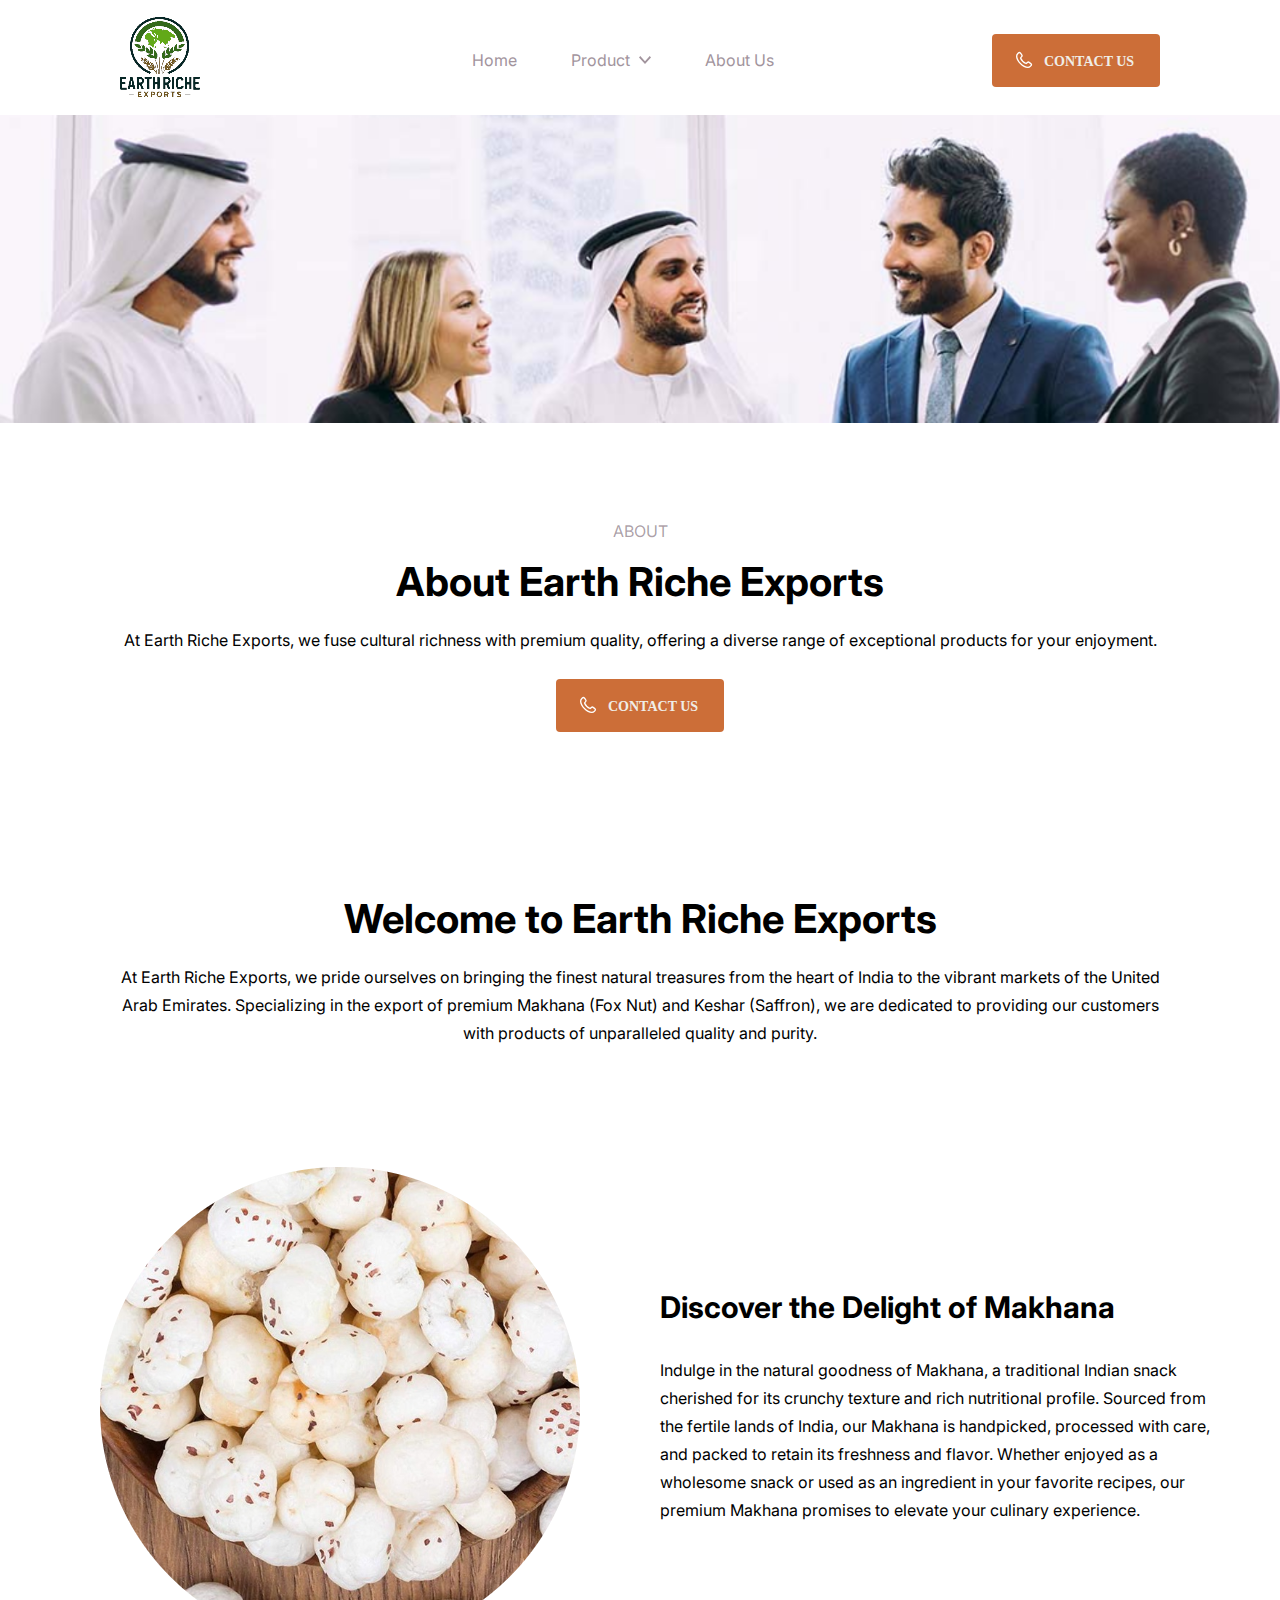
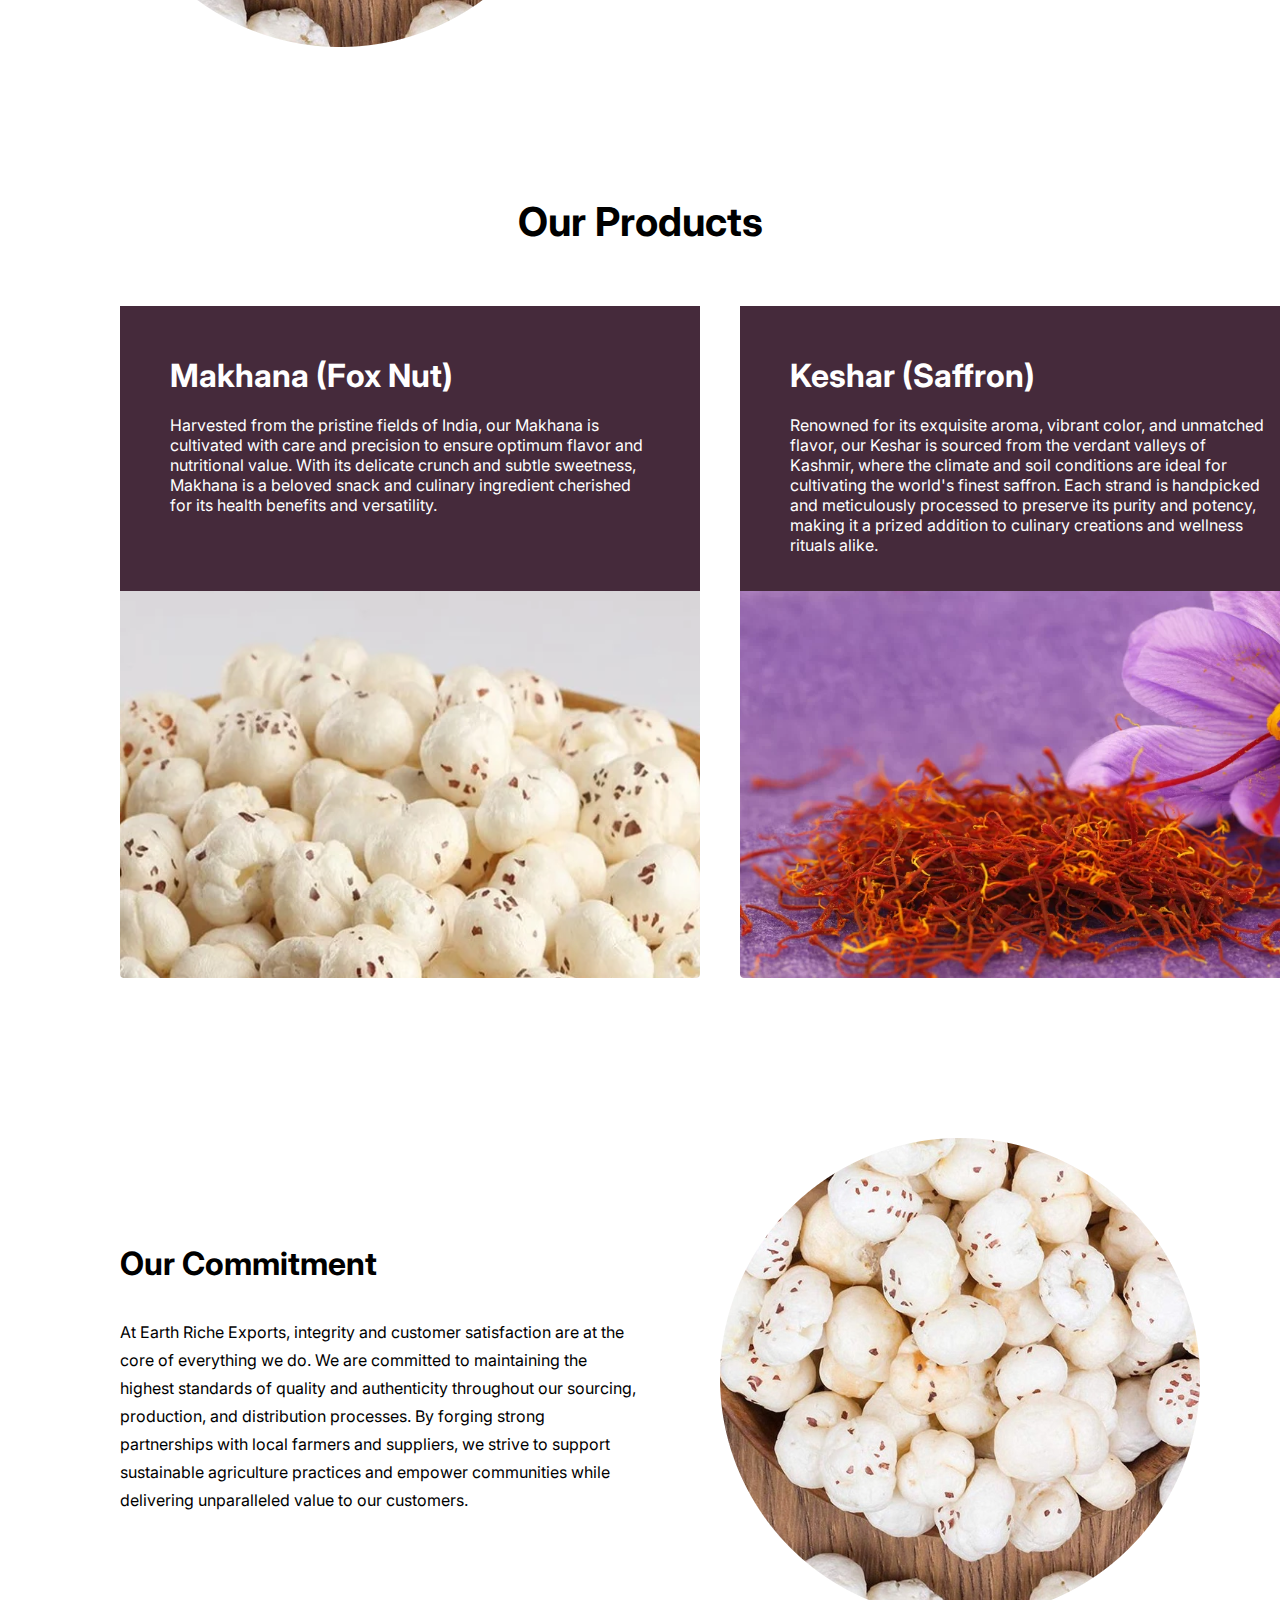
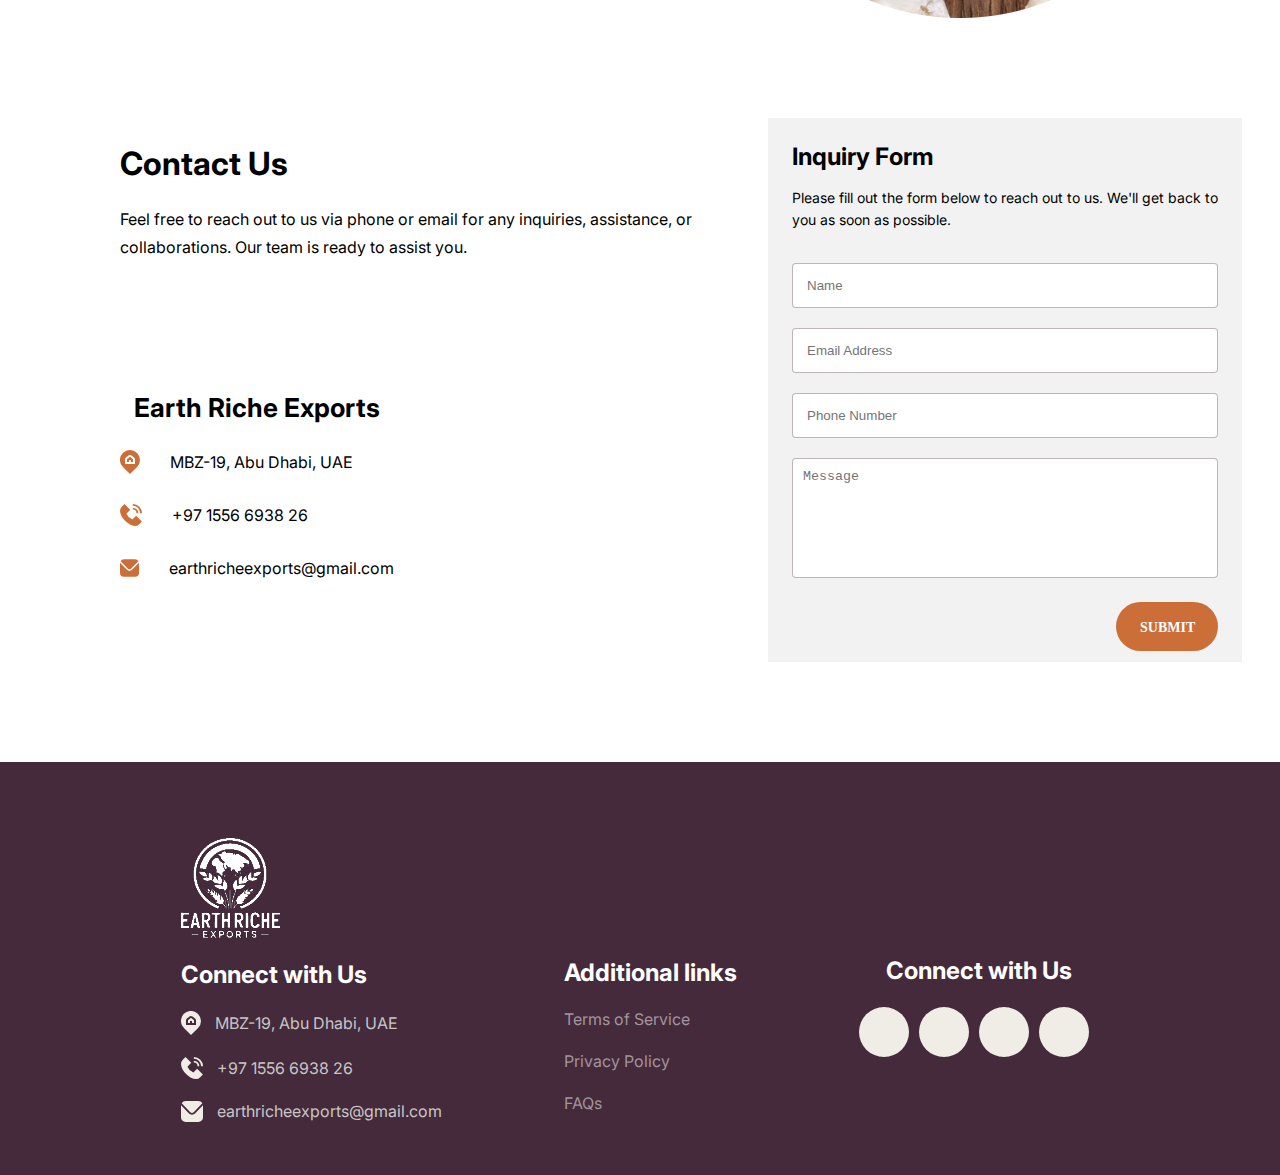
==== commit fdafb52d: "responsiveness" ====
--- a/about.html
+++ b/about.html
@@ -7,23 +7,62 @@
     <link rel="preconnect" href="https://fonts.googleapis.com">
     <link rel="preconnect" href="https://fonts.gstatic.com" crossorigin>
     <link href="https://fonts.googleapis.com/css2?family=Inter:wght@100..900&display=swap" rel="stylesheet">
-    <link rel="stylesheet" href="./css/about.css">
+    <link rel="stylesheet" href="../css/about.css">
     <title>About</title>
 </head>
 
 <body>
     <header id="header">
+        <!-- <div class="hamburger">
+            <span class="bar"></span>
+            <span class="bar"></span>
+            <span class="bar"></span>
+        </div> -->
         <div class="logo"> <img src="../img/assets/header-logo.png" alt=""></div>
+        <!-- <div class="navbar">
+            <ul class="nav-menu">
+                <li class="nav-item">
+                    <a href="index.html" class="nav-link">HOME</a>
+                </li>
+                <li class="nav-item">
+                    <a href="Product.html" class="nav-link">PRODUCT</a>
+                </li>
+                <li class="nav-item">
+                    <a href="About.html" class="nav-link">ABOUT US</a>
+                </li>
+                <li class="nav-item">
+                    <a href="contact-us.html" class="nav-link">CONTACT US</a>
+                </li>
+            </ul>
+        </div> -->
         <div class="navigation">
             <ul>
-                <li><a href="home.html">Home</a></li>
-                <li><a class="product-dropdown" href="home.html">Product<img src="../img/assets/ic-dropdown.svg"
+                <li><a href="index.html">Home</a></li>
+                <li><a class="product-dropdown" href="#">Product<img src="../img/assets/ic-dropdown.svg"
                             alt=""></a></li>
-                <li><a href="home.html">About Us</a></li>
+                <div class="dropdown">
+                    <div class="dropdown-item">
+                        <a href="product.html">
+                            <img src="../img/assets/dropdown-makhana.png" alt="">
+                            <p>Makhana</p>
+                            <img src="../img/assets/ic-side-arrow.svg" alt="">
+                        </a>
+                    </div>
+                    <div class="dropdown-item">
+                        <a href="product-keshar.html">
+                            <img src="../img/assets/dropdown-keshar.png" alt="">
+                            <p>Keshar</p>
+                            <img src="../img/assets/ic-side-arrow.svg" alt="">
+                        </a>
+                    </div>
+                </div>
+                <li><a href="about.html">About Us</a></li>
             </ul>
         </div>
         <a href="contact-us.html" class="contact-btn"></a>
     </header>
+    <script src="../js/product-dropdown.js"></script>
+
 
     <!-- showcase -->
     <div id="showcase">
@@ -189,13 +228,13 @@
                         <h3>Additional links</h3>
                     </li>
                     <li>
-                        <p>Terms of Service</p>
-                    </li>
-                    <li>
-                        <p>Privacy Policy</p>
-                    </li>
-                    <li>
-                        <p>FAQs</p>
+                        <a href="terms.html">Terms of Service</a>
+                    </li>
+                    <li>
+                        <a href="privacy-policy.html">Privacy Policy</a>
+                    </li>
+                    <li>
+                        <a href="faq.html">FAQs</a>
                     </li>
                 </ul>
             </div>
--- a/css/about.css
+++ b/css/about.css
@@ -48,6 +48,84 @@
         justify-content: space-between;
         flex-wrap: wrap;
     }
+/* 
+    #header li { 
+        list-style: none;
+    }
+
+    #header li a {
+        color: #fff;
+        text-decoration: none;
+    } 
+
+    .navbar{
+        min-height: 70px;
+        display: flex;
+        justify-content: space-between;
+        align-items: center;
+        padding: 0 24px;
+    }
+
+    .nav-menu {
+        display: flex;
+        justify-content: space-between;
+        align-items: center;
+        gap: 60px;
+    }
+
+    .nav-link {
+        transition: 0.7s ease;
+    }
+
+    .nav-link:hover {
+        color: #CC6E38;
+    }
+
+    .hamburger {
+        cursor: pointer;
+    }
+
+    .hamburger.active .bar:nth-child(2){
+        opacity: 0;
+    }
+
+    .hamburger.active .bar:nth-child(1){
+        transform: translateY(8px)rotate(45deg);
+    }
+
+    .hamburger.active .bar:nth-child(3){
+        transform: translateY(-8px)rotate(-45deg);
+    }
+
+    .nav-menu {
+        position: fixed;
+        left: -100%;
+        top: 70px;
+        gap: 0;
+        flex-direction: column;
+        background-color: #CC6E38;
+        width: 100%;
+        text-align: center;
+        transition: 0.3s;
+    }
+
+    .nav-item {
+        margin: 16px 0;
+    }
+
+    .nav-menu.active {
+        left: 0;
+    }
+
+    .navbar {
+        display: block;
+        width: 25px;
+        height: 3px;
+        margin: 5px auto;
+        -webkit-transition: all 0.3s ease-in-out;
+        transition: all 0.3s ease-in-out;
+        background-color: #000;
+    } */
 
     #header .logo {
         /* top right bottom left */
@@ -58,8 +136,8 @@
     }
 
     #header .logo img {
-    max-width: 45px;
-    max-height: 45px;
+        max-width: 45px;
+        max-height: 45px;
     }
 
     #header .navigation ul {
@@ -86,6 +164,10 @@
         width: 8px;
         display: flex;
         align-items: flex-start;
+    }
+
+    #header .dropdown {
+        display: none;
     }
 
     #header .contact-btn {
@@ -100,7 +182,7 @@
     }
 
     /* showcase */
-    #showcase img{
+    #showcase img {
         width: 100%;
         height: auto;
     }
@@ -229,40 +311,40 @@
         align-items: center;
         justify-content: center;
         margin-left: auto;
-        margin-right: auto; 
-        max-width: 100%; 
-        padding: 0 10px; 
-    }
-    
+        margin-right: auto;
+        max-width: 100%;
+        padding: 0 10px;
+    }
+
     #products h1 {
         font-size: 1rem;
         color: #000;
         margin-bottom: 30px;
     }
-    
+
     #products .products-container {
         display: flex;
         flex-direction: column;
         gap: 20px;
-        width: 100%; 
-        justify-content: center; 
-    }
-    
+        width: 100%;
+        justify-content: center;
+    }
+
     #products .card-container {
         margin-top: 0;
         margin-bottom: 0;
         display: flex;
         flex-direction: column;
-        width: calc(90% - 10px); 
-    }
-    
+        width: calc(90% - 10px);
+    }
+
     #products .card-container .card-top-section {
         height: 50%;
         background: #452A3B;
         color: #fff;
         padding: 20px;
     }
-    
+
     #products .card-container .card-top-section h1 {
         margin-bottom: 10px;
         font-size: 20px;
@@ -274,7 +356,7 @@
         line-height: 16px;
         font-size: 10px;
     }
-    
+
     #products .card-container .card-bottom-section {
         height: 50%;
         width: 100%;
@@ -284,7 +366,7 @@
         width: 100%;
         height: auto;
     }
-    
+
 
     /* commitment */
     #commitment-description {
@@ -472,19 +554,19 @@
         height: 39px;
         border: none;
         display: flex;
-        align-items: center; 
-        justify-content: center; 
+        align-items: center;
+        justify-content: center;
         margin-right: 0;
         margin-top: 10px;
         margin-bottom: 0px;
-        padding: 0; 
+        padding: 0;
         border-radius: 20px;
-        font-family: 'Inter', sans-serif; 
+        font-family: 'Inter', sans-serif;
         font-size: 16px;
         text-transform: uppercase;
         cursor: pointer;
     }
-    
+
 
     /* Footer */
     #footer {
@@ -600,12 +682,13 @@
         margin-bottom: 60px;
     }
 
-    #footer .connect-with-us-social h3{
+    #footer .connect-with-us-social h3 {
         margin-left: 0;
     }
 }
 
 @media screen and (min-width: 481px) and (max-width: 600px) {
+
     /* Navbar */
     #header {
         width: 100%;
@@ -627,8 +710,8 @@
     }
 
     #header .logo img {
-    max-width: 60px;
-    max-height: 60px;
+        max-width: 60px;
+        max-height: 60px;
     }
 
     #header .navigation ul {
@@ -655,6 +738,10 @@
         width: 8px;
         display: flex;
         align-items: flex-start;
+    }
+
+    #header .dropdown {
+        display: none;
     }
 
     #header .contact-btn {
@@ -669,7 +756,7 @@
     }
 
     /* showcase */
-    #showcase img{
+    #showcase img {
         width: 100%;
         height: auto;
     }
@@ -798,40 +885,40 @@
         align-items: center;
         justify-content: center;
         margin-left: auto;
-        margin-right: auto; 
-        max-width: 100%; 
-        padding: 0 30px; 
-    }
-    
+        margin-right: auto;
+        max-width: 100%;
+        padding: 0 30px;
+    }
+
     #products h1 {
         font-size: 20px;
         color: #000;
         margin-bottom: 30px;
     }
-    
+
     #products .products-container {
         display: flex;
         flex-direction: column;
         gap: 20px;
-        width: 100%; 
-        justify-content: center; 
-    }
-    
+        width: 100%;
+        justify-content: center;
+    }
+
     #products .card-container {
         margin-top: 0;
         margin-bottom: 0;
         display: flex;
         flex-direction: column;
-        width: calc(80% - 10px); 
-    }
-    
+        width: calc(80% - 10px);
+    }
+
     #products .card-container .card-top-section {
         height: 50%;
         background: #452A3B;
         color: #fff;
         padding: 20px;
     }
-    
+
     #products .card-container .card-top-section h1 {
         margin-bottom: 10px;
         font-size: 20px;
@@ -843,7 +930,7 @@
         line-height: 16px;
         font-size: 10px;
     }
-    
+
     #products .card-container .card-bottom-section {
         height: 50%;
         width: 100%;
@@ -853,7 +940,7 @@
         width: 100%;
         height: auto;
     }
-    
+
 
     /* commitment */
     #commitment-description {
@@ -1042,19 +1129,19 @@
         height: 39px;
         border: none;
         display: flex;
-        align-items: center; 
-        justify-content: center; 
+        align-items: center;
+        justify-content: center;
         margin-right: 0;
         margin-top: 10px;
         margin-bottom: 0px;
-        padding: 0; 
+        padding: 0;
         border-radius: 20px;
-        font-family: 'Inter', sans-serif; 
+        font-family: 'Inter', sans-serif;
         font-size: 16px;
         text-transform: uppercase;
         cursor: pointer;
     }
-    
+
 
     /* Footer */
     #footer {
@@ -1170,7 +1257,7 @@
         margin-bottom: 60px;
     }
 
-    #footer .connect-with-us-social h3{
+    #footer .connect-with-us-social h3 {
         margin-left: 0;
     }
 }
@@ -1178,7 +1265,7 @@
 /* Styles for screens with a maximum width of 768 pixels (e.g., tablets) */
 @media screen and (min-width: 601px) and (max-width: 768px) {
     /* CSS styles for tablets */
-   
+
     /* Navbar */
     #header {
         width: 100%;
@@ -1222,6 +1309,47 @@
         width: 8px;
         display: flex;
         align-items: flex-start;
+    }
+
+
+    #header .dropdown-item {
+        margin: 0;
+    }
+
+    #header .dropdown-item a {
+        display: flex;
+        flex-direction: row;
+        align-items: center;
+        justify-content: flex-start;
+        margin-top: 10px;
+    }
+
+    #header .dropdown-item img {
+        margin-right: 10px;
+        display: flex;
+    }
+
+    #header .dropdown-item p {
+        margin: 0;
+        padding-right: 10px;
+        font-size: 10px;
+    }
+
+    #header .dropdown {
+        display: none;
+    }
+
+    #header .dropdown.show {
+        position: absolute;
+        margin-top: 130px;
+        padding: 0;
+        display: flex;
+        flex-direction: column;
+        align-items: flex-start;
+        justify-content: flex-start;
+        background: #fff;
+        padding: 10px;
+        box-shadow: 0px 4px 8px rgba(0, 0, 0, 0.1);
     }
 
     #header .contact-btn {
@@ -1233,8 +1361,9 @@
         border: none;
         cursor: pointer;
     }
+
     /* showcase */
-    #showcase img{
+    #showcase img {
         width: 100%;
         height: auto;
     }
@@ -1363,40 +1492,40 @@
         align-items: center;
         justify-content: center;
         margin-left: auto;
-        margin-right: auto; 
-        max-width: 100%; 
-        padding: 0 30px; 
-    }
-    
+        margin-right: auto;
+        max-width: 100%;
+        padding: 0 30px;
+    }
+
     #products h1 {
         font-size: 26px;
         color: #000;
         margin-bottom: 30px;
     }
-    
+
     #products .products-container {
         display: flex;
         flex-direction: row;
         gap: 20px;
-        width: 100%; 
-        justify-content: center; 
-    }
-    
+        width: 100%;
+        justify-content: center;
+    }
+
     #products .card-container {
         margin-top: 0;
         margin-bottom: 0;
         display: flex;
         flex-direction: column;
-        width: calc(50% - 10px); 
-    }
-    
+        width: calc(50% - 10px);
+    }
+
     #products .card-container .card-top-section {
         height: 50%;
         background: #452A3B;
         color: #fff;
         padding: 20px;
     }
-    
+
     #products .card-container .card-top-section h1 {
         margin-bottom: 10px;
         font-size: 20px;
@@ -1409,7 +1538,7 @@
         font-size: 10px;
         margin-bottom: 20px;
     }
-    
+
     #products .card-container .card-bottom-section {
         height: 50%;
         width: 100%;
@@ -1419,7 +1548,7 @@
         width: 100%;
         height: auto;
     }
-    
+
 
     /* commitment */
     #commitment-description {
@@ -1603,19 +1732,19 @@
         height: 39px;
         border: none;
         display: flex;
-        align-items: center; 
-        justify-content: center; 
+        align-items: center;
+        justify-content: center;
         margin-right: 0;
         margin-top: 10px;
         margin-bottom: 0px;
-        padding: 0; 
+        padding: 0;
         border-radius: 20px;
-        font-family: 'Inter', sans-serif; 
+        font-family: 'Inter', sans-serif;
         font-size: 16px;
         text-transform: uppercase;
         cursor: pointer;
     }
-    
+
 
     /* Footer */
     #footer {
@@ -1731,14 +1860,15 @@
         margin-bottom: 60px;
     }
 
-    #footer .connect-with-us-social h3{
+    #footer .connect-with-us-social h3 {
         margin-left: 0;
     }
 }
 
 @media screen and (min-width: 769px) and (max-width: 1023px) {
-      /* Navbar */
-      #header {
+
+    /* Navbar */
+    #header {
         width: 100%;
         background: #fff;
         position: sticky;
@@ -1777,6 +1907,46 @@
         padding: 0;
         display: flex;
         align-items: flex-start;
+    }
+
+
+    #header .dropdown-item {
+        margin: 0;
+    }
+
+    #header .dropdown-item a {
+        display: flex;
+        flex-direction: row;
+        align-items: center;
+        justify-content: flex-start;
+        margin-top: 10px;
+    }
+
+    #header .dropdown-item img {
+        margin-right: 10px;
+        display: flex;
+    }
+
+    #header .dropdown-item p {
+        margin: 0;
+        padding-right: 10px;
+        font-size: 10px;
+    }
+
+    #header .dropdown {
+        display: none;
+    }
+
+    #header .dropdown.show {
+        position: absolute;
+        margin-top: 160px;
+        display: flex;
+        flex-direction: column;
+        align-items: flex-start;
+        justify-content: flex-start;
+        background: #fff;
+        padding: 10px;
+        box-shadow: 0px 4px 8px rgba(0, 0, 0, 0.1);
     }
 
     #header .contact-btn {
@@ -1792,7 +1962,7 @@
     }
 
     /* showcase */
-    #showcase img{
+    #showcase img {
         width: 100%;
         height: auto;
     }
@@ -1920,40 +2090,40 @@
         align-items: center;
         justify-content: center;
         margin-left: auto;
-        margin-right: auto; 
-        max-width: 100%; 
-        padding: 0 30px; 
-    }
-    
+        margin-right: auto;
+        max-width: 100%;
+        padding: 0 30px;
+    }
+
     #products h1 {
         font-size: 30px;
         color: #fff;
         margin-bottom: 10px;
     }
-    
+
     #products .products-container {
         display: flex;
         flex-direction: row;
         gap: 20px;
-        width: 100%; 
-        justify-content: center; 
-    }
-    
+        width: 100%;
+        justify-content: center;
+    }
+
     #products .card-container {
         margin-top: 0;
         margin-bottom: 0;
         display: flex;
         flex-direction: column;
-        width: calc(50% - 10px); 
-    }
-    
+        width: calc(50% - 10px);
+    }
+
     #products .card-container .card-top-section {
         height: 50%;
         background: #452A3B;
         color: #fff;
         padding: 30px;
     }
-    
+
     #products .card-container .card-top-section h1 {
         margin-bottom: 20px;
         font-size: 26px;
@@ -1965,7 +2135,7 @@
         font-size: 10px;
         margin-bottom: 20px;
     }
-    
+
     #products .card-container .card-bottom-section {
         height: 50%;
         width: 100%;
@@ -1975,7 +2145,7 @@
         width: 100%;
         height: auto;
     }
-    
+
 
     /* commitment */
     #commitment-description {
@@ -2329,6 +2499,52 @@
         align-items: flex-start;
     }
 
+    #header .dropdown {
+        position: absolute;
+        margin-top: 160px;
+        display: flex;
+        flex-direction: column;
+        align-items: flex-start;
+        justify-content: flex-start;
+        background: #fff;
+        padding: 10px;
+        box-shadow: 0px 4px 8px rgba(0, 0, 0, 0.1);
+    }
+
+    #header .dropdown-item {
+        margin: 0;
+        width: 100%;
+    }
+
+    #header .dropdown-item a {
+        display: flex;
+        flex-direction: row;
+        align-items: center;
+        justify-content: flex-start;
+        margin-top: 10px;
+    }
+
+    #header .dropdown-item img {
+        margin-right: 10px;
+        display: flex;
+        align-items: flex-start;
+        justify-content: flex-start;
+        margin-left: 0;
+    }
+
+    #header .dropdown-item p {
+        margin: 0;
+        padding-right: 10px;
+    }
+
+    #header .dropdown {
+        display: none;
+    }
+
+    #header .dropdown.show {
+        display: flex;
+    }
+
     #header .contact-btn {
         background: url('../img/backrounds/contact-us-btn.svg') no-repeat;
         /* Add background image */
@@ -2342,7 +2558,7 @@
     }
 
     /* showcase */
-    #showcase img{
+    #showcase img {
         width: 100%;
         height: auto;
     }
@@ -2465,40 +2681,40 @@
         align-items: center;
         justify-content: center;
         margin-left: auto;
-        margin-right: auto; 
-        max-width: 100%; 
-        padding: 0 30px; 
-    }
-    
+        margin-right: auto;
+        max-width: 100%;
+        padding: 0 30px;
+    }
+
     #products h1 {
         font-size: 30px;
         color: #fff;
         margin-bottom: 10px;
     }
-    
+
     #products .products-container {
         display: flex;
         flex-direction: row;
         gap: 20px;
-        width: 100%; 
-        justify-content: center; 
-    }
-    
+        width: 100%;
+        justify-content: center;
+    }
+
     #products .card-container {
         margin-top: 0;
         margin-bottom: 0;
         display: flex;
         flex-direction: column;
-        width: calc(50% - 10px); 
-    }
-    
+        width: calc(50% - 10px);
+    }
+
     #products .card-container .card-top-section {
         height: 50%;
         background: #452A3B;
         color: #fff;
         padding: 30px;
     }
-    
+
     #products .card-container .card-top-section h1 {
         margin-bottom: 20px;
     }
@@ -2508,7 +2724,7 @@
         line-height: 24px;
         font-size: 14px;
     }
-    
+
     #products .card-container .card-bottom-section {
         height: 50%;
         width: 100%;
@@ -2518,7 +2734,7 @@
         width: 100%;
         height: auto;
     }
-    
+
 
     /* commitment */
     #commitment-description {
@@ -2858,6 +3074,45 @@
         cursor: pointer;
     }
 
+
+    #header .dropdown-item {
+        margin: 0;
+    }
+
+    #header .dropdown-item a {
+        display: flex;
+        flex-direction: row;
+        align-items: center;
+        justify-content: flex-start;
+        margin-top: 20px;
+    }
+
+    #header .dropdown-item img {
+        margin-right: 10px;
+        display: flex;
+    }
+
+    #header .dropdown-item p {
+        margin: 0;
+        padding-right: 10px;
+    }
+
+    #header .dropdown {
+        display: none;
+    }
+
+    #header .dropdown.show {
+        position: absolute;
+        margin-top: 160px;
+        display: flex;
+        flex-direction: column;
+        align-items: flex-start;
+        justify-content: flex-start;
+        background: #fff;
+        padding: 10px;
+        box-shadow: 0px 4px 8px rgba(0, 0, 0, 0.1);
+    }
+
     /* showcase */
     #showcase img {
         width: 100%;
@@ -2976,13 +3231,13 @@
 
     /* product */
     #products {
-       display: flex;
-       flex-direction: column;
-       margin-top: 150px;
-       align-items: center;
-       justify-content: center;
-       margin-left: 120px;
-       margin-right: 120px;
+        display: flex;
+        flex-direction: column;
+        margin-top: 150px;
+        align-items: center;
+        justify-content: center;
+        margin-left: 120px;
+        margin-right: 120px;
     }
 
     #products .product-header {
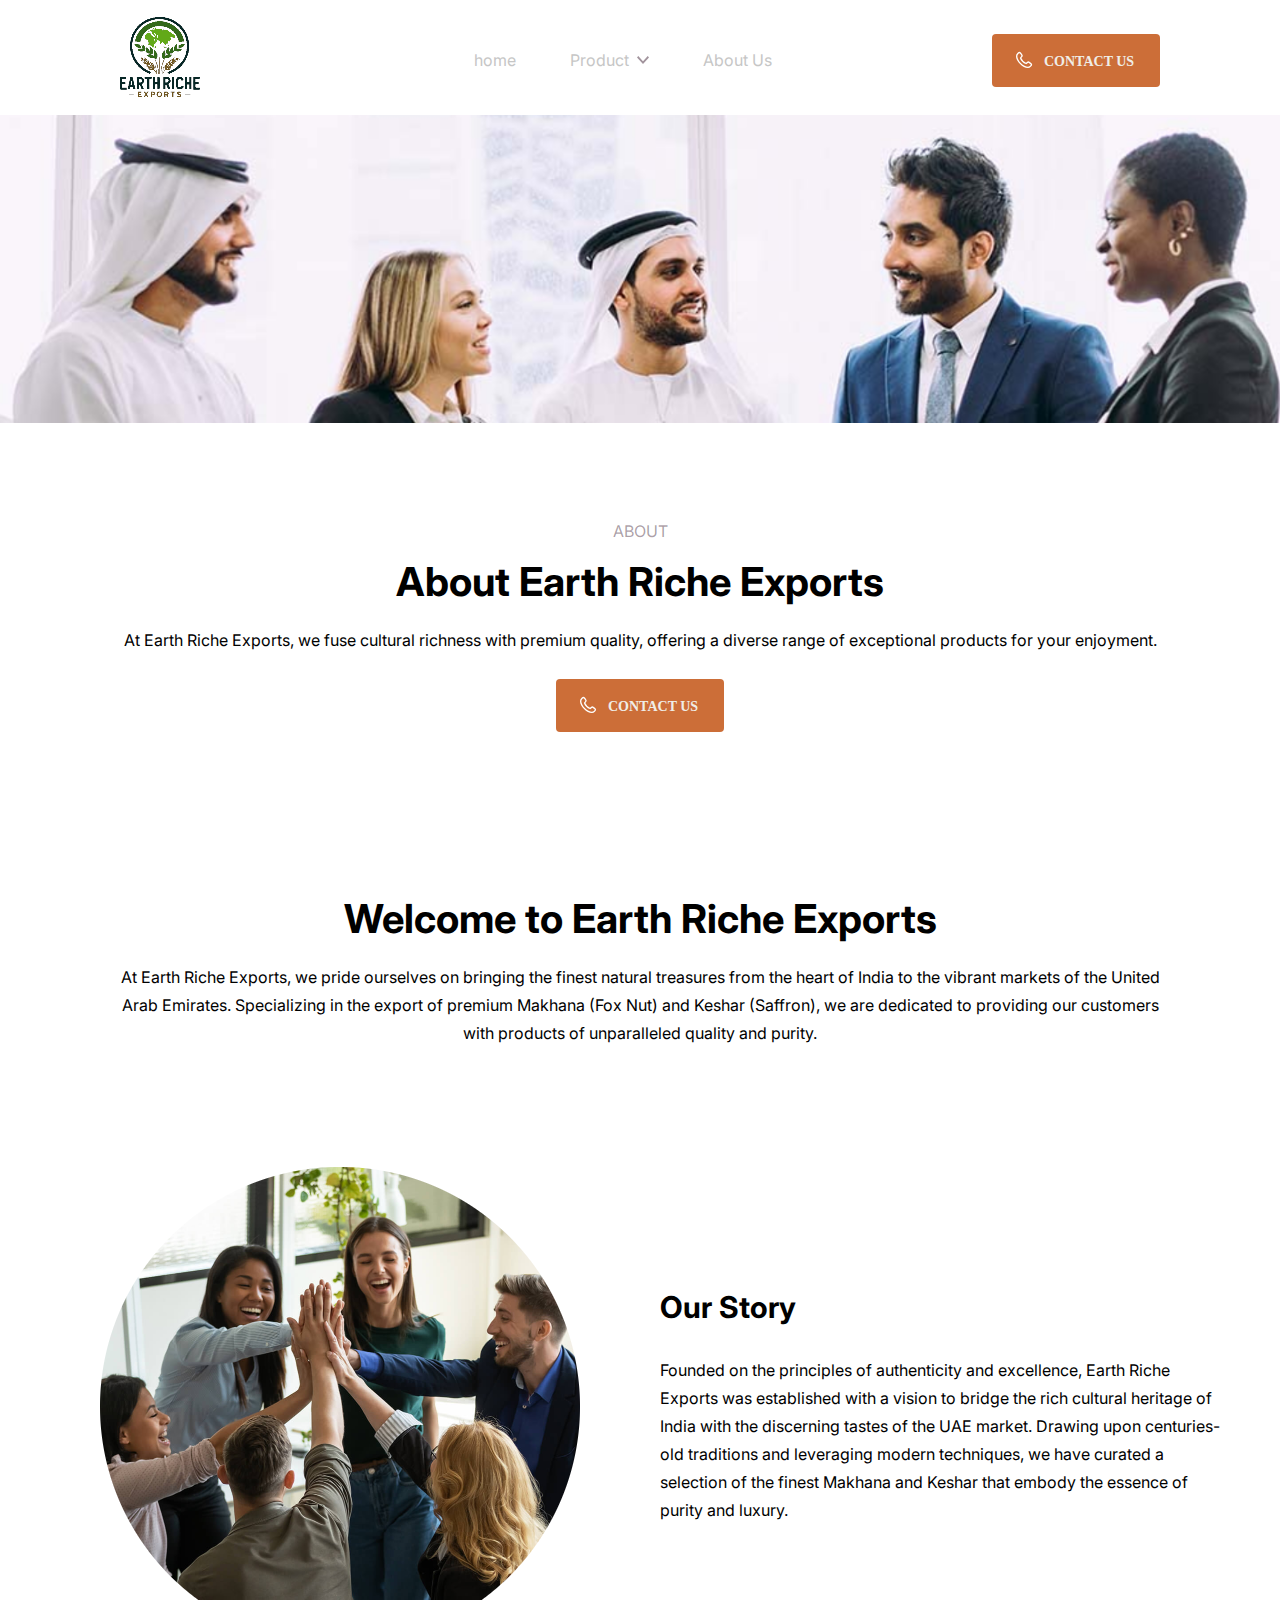
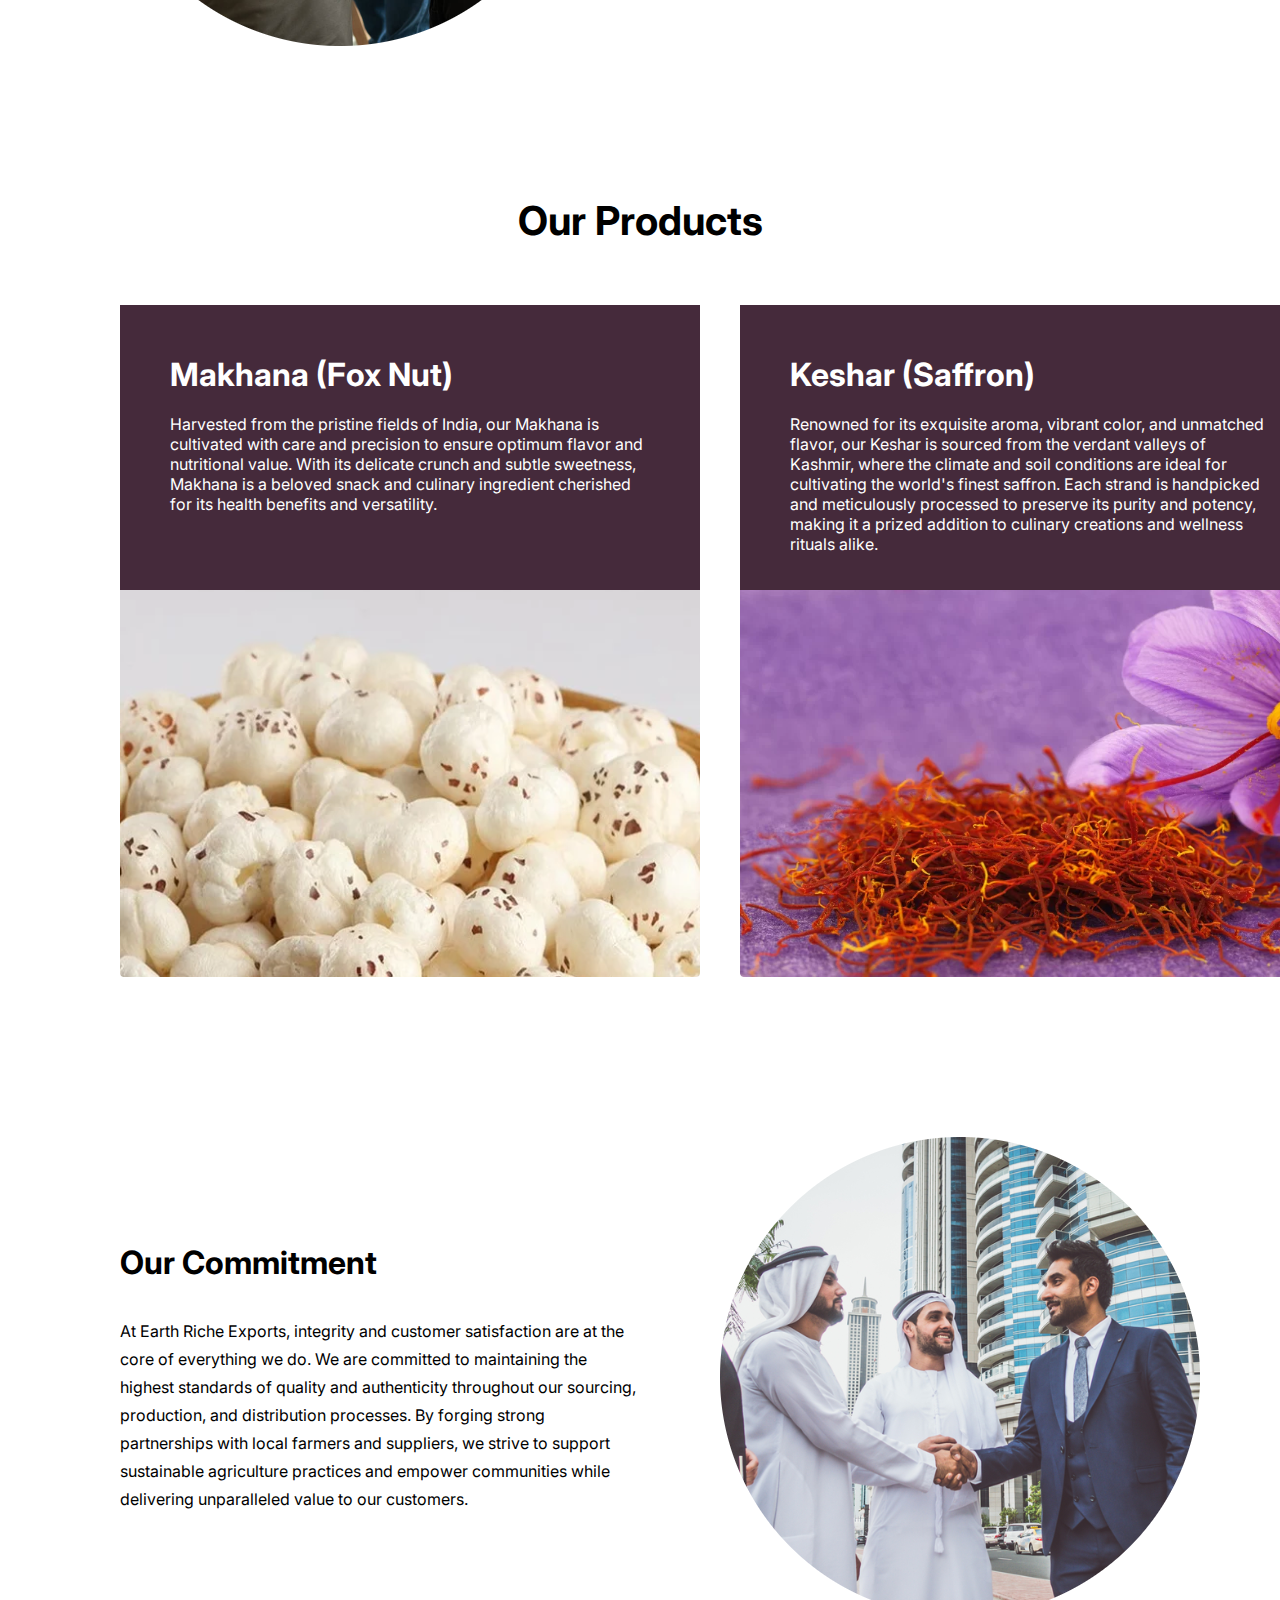
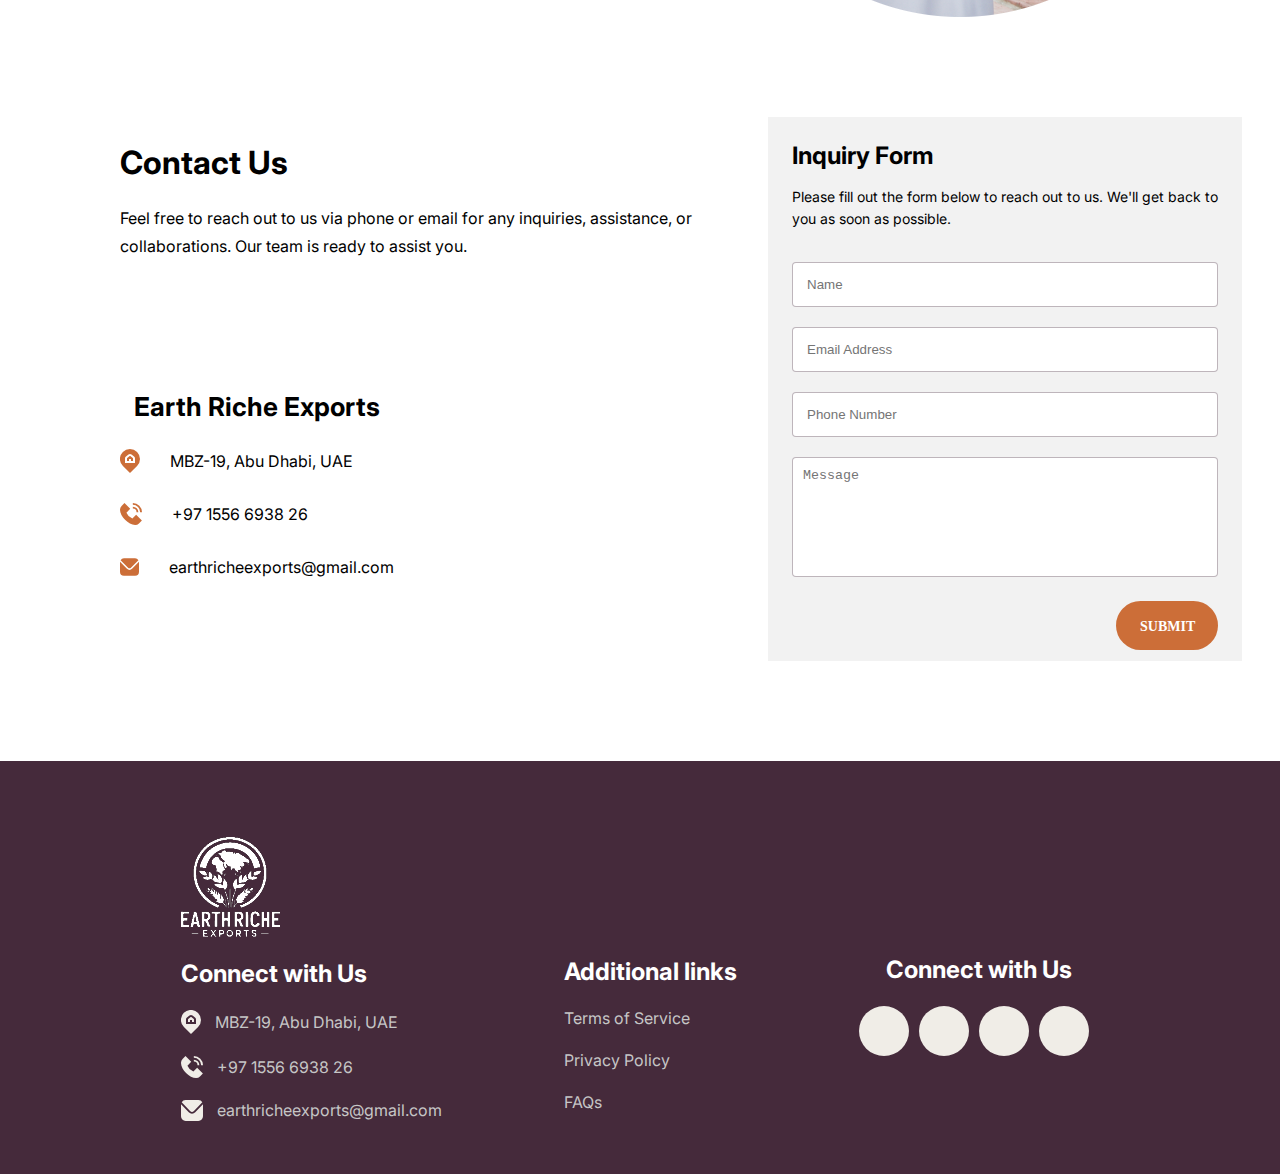
==== commit 02c3e73f: "complete responsiveness" ====
--- a/about.html
+++ b/about.html
@@ -7,52 +7,50 @@
     <link rel="preconnect" href="https://fonts.googleapis.com">
     <link rel="preconnect" href="https://fonts.gstatic.com" crossorigin>
     <link href="https://fonts.googleapis.com/css2?family=Inter:wght@100..900&display=swap" rel="stylesheet">
-    <link rel="stylesheet" href="../css/about.css">
+    <link rel="stylesheet" href="./css/about.css">
     <title>About</title>
 </head>
 
 <body>
     <header id="header">
-        <!-- <div class="hamburger">
-            <span class="bar"></span>
-            <span class="bar"></span>
-            <span class="bar"></span>
-        </div> -->
-        <div class="logo"> <img src="../img/assets/header-logo.png" alt=""></div>
-        <!-- <div class="navbar">
-            <ul class="nav-menu">
-                <li class="nav-item">
-                    <a href="index.html" class="nav-link">HOME</a>
-                </li>
-                <li class="nav-item">
-                    <a href="Product.html" class="nav-link">PRODUCT</a>
-                </li>
-                <li class="nav-item">
-                    <a href="About.html" class="nav-link">ABOUT US</a>
-                </li>
-                <li class="nav-item">
-                    <a href="contact-us.html" class="nav-link">CONTACT US</a>
-                </li>
-            </ul>
-        </div> -->
+        <div class="menu-wrap">
+            <input type="checkbox" class="toggler">
+            <div class="hamburger">
+                <div></div>
+            </div>
+            <div class="menu">
+                <div>
+                    <div>
+                        <ul>
+                            <li><a href="index.html">home</a></li>
+                            <li><a href="product.html">PRODUCT MAKHANA</a></li>
+                            <li><a href="product-keshar.html">PRODUCT KESHAR</a></li>
+                            <li><a href="about.html">ABOUT US</a></li>
+                            <li><a href="contact-us.html">CONTACT US</a></li>
+                        </ul>
+                    </div>
+                </div>
+            </div>
+        </div>
+        <div class="logo"> <img src="./img/assets/header-logo.png" alt=""></div>
+
         <div class="navigation">
             <ul>
-                <li><a href="index.html">Home</a></li>
-                <li><a class="product-dropdown" href="#">Product<img src="../img/assets/ic-dropdown.svg"
-                            alt=""></a></li>
+                <li><a href="index.html">home</a></li>
+                <li><a class="product-dropdown" href="#">Product<img src="./img/assets/ic-dropdown.svg" alt=""></a></li>
                 <div class="dropdown">
                     <div class="dropdown-item">
                         <a href="product.html">
-                            <img src="../img/assets/dropdown-makhana.png" alt="">
+                            <img src="./img/assets/dropdown-makhana.png" alt="">
                             <p>Makhana</p>
-                            <img src="../img/assets/ic-side-arrow.svg" alt="">
+                            <img src="./img/assets/ic-side-arrow.svg" alt="">
                         </a>
                     </div>
                     <div class="dropdown-item">
                         <a href="product-keshar.html">
-                            <img src="../img/assets/dropdown-keshar.png" alt="">
+                            <img src="./img/assets/dropdown-keshar.png" alt="">
                             <p>Keshar</p>
-                            <img src="../img/assets/ic-side-arrow.svg" alt="">
+                            <img src="./img/assets/ic-side-arrow.svg" alt="">
                         </a>
                     </div>
                 </div>
@@ -61,12 +59,12 @@
         </div>
         <a href="contact-us.html" class="contact-btn"></a>
     </header>
-    <script src="../js/product-dropdown.js"></script>
+    <script src="./js/product-dropdown.js"></script>
 
 
     <!-- showcase -->
     <div id="showcase">
-        <img src="../img/backrounds/about/about-showcase.png" alt="">
+        <img src="./img/backrounds/about/about-showcase.png" alt="">
     </div>
 
     <!-- about -->
@@ -90,15 +88,14 @@
     <!-- story -->
     <div id="story-description">
         <div class="left-section">
-            <img src="../img/backrounds/product/discover-makhana.png" alt="">
+            <img src="./img/backrounds/about/our-story.png" alt="">
         </div>
         <div class="right-section">
-            <h1>Discover the Delight of Makhana</h1>
-            <p>Indulge in the natural goodness of Makhana, a traditional Indian snack cherished for its crunchy texture
-                and rich nutritional profile. Sourced from the fertile lands of India, our Makhana is handpicked,
-                processed with care, and packed to retain its freshness and flavor. Whether enjoyed as a wholesome snack
-                or used as an ingredient in your favorite recipes, our premium Makhana promises to elevate your culinary
-                experience.</p>
+            <h1>Our Story</h1>
+            <p>Founded on the principles of authenticity and excellence, Earth Riche Exports was established with a
+                vision to bridge the rich cultural heritage of India with the discerning tastes of the UAE market.
+                Drawing upon centuries-old traditions and leveraging modern techniques, we have curated a selection of
+                the finest Makhana and Keshar that embody the essence of purity and luxury.</p>
 
         </div>
     </div>
@@ -117,7 +114,7 @@
                     </p>
                 </div>
                 <div class="card-bottom-section">
-                    <img src="../img/backrounds/about/about-makhana.png" alt="">
+                    <img src="./img/backrounds/about/about-makhana.png" alt="">
                 </div>
             </div>
             <div class="card-container">
@@ -131,7 +128,7 @@
                         and potency, making it a prized addition to culinary creations and wellness rituals alike.</p>
                 </div>
                 <div class="card-bottom-section">
-                    <img src="../img/backrounds/about/about-keshar.png" alt="">
+                    <img src="./img/backrounds/about/about-keshar.png" alt="">
                 </div>
             </div>
         </div>
@@ -148,7 +145,7 @@
                 unparalleled value to our customers.</p>
         </div>
         <div class="right-section">
-            <img src="../img/backrounds/product/discover-makhana.png" alt="">
+            <img src="./img/backrounds/about/our-commitment.png" alt="">
         </div>
     </div>
 
@@ -166,13 +163,13 @@
                     <li>
                         <h3>Earth Riche Exports</h3>
                     </li>
-                    <li><img src="../img/assets/map-marker-home-orange.svg" alt="">
+                    <li><img src="./img/assets/map-marker-home-orange.svg" alt="">
                         <p>MBZ-19, Abu Dhabi, UAE</p>
                     </li>
-                    <li><img src="../img/assets/phone-call-orange.svg" alt="">
+                    <li><img src="./img/assets/phone-call-orange.svg" alt="">
                         <p>+97 1556 6938 26</p>
                     </li>
-                    <li><img src="../img/assets/envelope-orange.svg" alt="">
+                    <li><img src="./img/assets/envelope-orange.svg" alt="">
                         <p>earthricheexports@gmail.com</p>
                     </li>
                 </ul>
@@ -206,18 +203,18 @@
             <div class="connect-with-us-addresses">
                 <ul>
                     <li>
-                        <div class="footer-image"><img src="../img/assets/footer-logo.png" alt=""></div>
+                        <div class="footer-image"><img src="./img/assets/footer-logo.png" alt=""></div>
                     </li>
                     <li>
                         <h3>Connect with Us</h3>
                     </li>
-                    <li><img src="../img/assets/ic-location.svg" alt="">
+                    <li><img src="./img/assets/ic-location.svg" alt="">
                         <p>MBZ-19, Abu Dhabi, UAE</p>
                     </li>
-                    <li><img src="../img/assets/ic-phone.svg" alt="">
+                    <li><img src="./img/assets/ic-phone.svg" alt="">
                         <p>+97 1556 6938 26</p>
                     </li>
-                    <li><img src="../img/assets/ic-mail.svg" alt="">
+                    <li><img src="./img/assets/ic-mail.svg" alt="">
                         <p>earthricheexports@gmail.com</p>
                     </li>
                 </ul>
@@ -242,10 +239,10 @@
                 <h3>Connect with Us</h3>
                 <div class="icons">
                     <ul>
-                        <li><img src="../img/assets/ic-twitter.svg" alt=""></li>
-                        <li><img src="../img/assets/ic-facebook.svg" alt=""></li>
-                        <li><img src="../img/assets/ic-instagram.svg" alt=""></li>
-                        <li><img src="../img/assets/ic-linkedin.svg" alt=""></li>
+                        <li><img src="./img/assets/ic-twitter.svg" alt=""></li>
+                        <li><img src="./img/assets/ic-facebook.svg" alt=""></li>
+                        <li><img src="./img/assets/ic-instagram.svg" alt=""></li>
+                        <li><img src="./img/assets/ic-linkedin.svg" alt=""></li>
                     </ul>
                 </div>
             </div>
--- a/css/about.css
+++ b/css/about.css
@@ -1,3 +1,9 @@
+:root {
+    --secondary-color: rgba(229, 148, 0, 0.9);
+    --overlay-color: rgba(24, 39, 51, 0.85);
+    --menu-speed: 0.75s;
+}
+
 * {
     margin: 0;
     padding: 0;
@@ -48,94 +54,164 @@
         justify-content: space-between;
         flex-wrap: wrap;
     }
-/* 
-    #header li { 
+
+    .menu-wrap {
+        position: absolute;
+        right: 0;
+        top: 0;
+        left: 0;
+        z-index: 1;
+    }
+
+    .menu-wrap .toggler {
+        position: fixed;
+        top: 0;
+        left: 1;
+        right: 0;
+        z-index: 2;
+        cursor: pointer;
+        width: 50px;
+        height: 50px;
+        opacity: 0;
+    }
+
+    .menu-wrap .hamburger {
+        position: absolute;
+        top: 0;
+        right: 0;
+        z-index: 1;
+        width: 60px;
+        height: 60px;
+        padding: 1rem;
+        background: var(--primary-color);
+        display: flex;
+        align-items: center;
+        justify-content: center;
+    }
+
+    /* Hamburger Line */
+    .menu-wrap .hamburger>div {
+        position: relative;
+        flex: none;
+        width: 100%;
+        height: 2px;
+        background: #CC6E38;
+        display: flex;
+        align-items: center;
+        justify-content: center;
+        transition: all 0.4s ease;
+    }
+
+    /* Hamburger Lines - Top & Bottom */
+    .menu-wrap .hamburger>div::before,
+    .menu-wrap .hamburger>div::after {
+        content: '';
+        position: absolute;
+        z-index: 1;
+        top: -10px;
+        width: 100%;
+        height: 2px;
+        background: inherit;
+    }
+
+    /* Moves Line Down */
+    .menu-wrap .hamburger>div::after {
+        top: 10px;
+    }
+
+    /* Toggler Animation */
+    .menu-wrap .toggler:checked+.hamburger>div {
+        transform: rotate(135deg);
+    }
+
+    /* Turns Lines Into X */
+    .menu-wrap .toggler:checked+.hamburger>div:before,
+    .menu-wrap .toggler:checked+.hamburger>div:after {
+        top: 0;
+        transform: rotate(90deg);
+    }
+
+    /* Rotate On Hover When Checked */
+    .menu-wrap .toggler:checked:hover+.hamburger>div {
+        transform: rotate(225deg);
+    }
+
+    /* Show Menu */
+    .menu-wrap .toggler:checked~.menu {
+        visibility: visible;
+    }
+
+    .menu-wrap .toggler:checked~.menu>div {
+        transform: scale(1);
+        transition-duration: var(--menu-speed);
+    }
+
+    .menu-wrap .toggler:checked~.menu>div>div {
+        opacity: 1;
+        transition: opacity 0.4s ease 0.4s;
+    }
+
+    .menu-wrap .menu {
+        position: fixed;
+        top: 0;
+        left: 0;
+        width: 100%;
+        height: 100%;
+        visibility: hidden;
+        overflow: hidden;
+        display: flex;
+        align-items: center;
+        justify-content: center;
+    }
+
+    .menu-wrap .menu>div {
+        background: var(--overlay-color);
+        border-radius: 0%;
+        width: 100%;
+        height: 100%;
+        display: flex;
+        flex: none;
+        align-items: center;
+        justify-content: center;
+        transform: scale(0);
+        transition: all 0.4s ease;
+    }
+
+    .menu-wrap .menu>div>div {
+        text-align: center;
+        max-width: 100vw;
+        max-height: 100vh;
+        opacity: 0;
+        transition: opacity 0.4s ease;
+    }
+
+    .menu-wrap .menu>div>div>ul>li {
         list-style: none;
-    }
-
-    #header li a {
         color: #fff;
+        font-size: 1.5rem;
+        padding: 1rem;
+        margin-top: 0;
+    }
+
+    .menu-wrap .menu>div>div>ul>li>a {
+        color: inherit;
         text-decoration: none;
-    } 
-
-    .navbar{
-        min-height: 70px;
-        display: flex;
-        justify-content: space-between;
-        align-items: center;
-        padding: 0 24px;
-    }
-
-    .nav-menu {
-        display: flex;
-        justify-content: space-between;
-        align-items: center;
-        gap: 60px;
-    }
-
-    .nav-link {
-        transition: 0.7s ease;
-    }
-
-    .nav-link:hover {
-        color: #CC6E38;
-    }
-
-    .hamburger {
-        cursor: pointer;
-    }
-
-    .hamburger.active .bar:nth-child(2){
-        opacity: 0;
-    }
-
-    .hamburger.active .bar:nth-child(1){
-        transform: translateY(8px)rotate(45deg);
-    }
-
-    .hamburger.active .bar:nth-child(3){
-        transform: translateY(-8px)rotate(-45deg);
-    }
-
-    .nav-menu {
-        position: fixed;
-        left: -100%;
-        top: 70px;
-        gap: 0;
-        flex-direction: column;
-        background-color: #CC6E38;
-        width: 100%;
-        text-align: center;
-        transition: 0.3s;
-    }
-
-    .nav-item {
-        margin: 16px 0;
-    }
-
-    .nav-menu.active {
-        left: 0;
-    }
-
-    .navbar {
-        display: block;
-        width: 25px;
-        height: 3px;
-        margin: 5px auto;
-        -webkit-transition: all 0.3s ease-in-out;
-        transition: all 0.3s ease-in-out;
-        background-color: #000;
-    } */
+        transition: color 0.4s ease;
+    }
+
+    .menu-wrap .menu>div>div>ul>li>a:hover {
+        color: var(--secondary-color);
+    }
 
     #header .logo {
-        /* top right bottom left */
-        margin-right: 0;
-        margin-left: 30px;
-        margin-top: 10px;
-        margin-bottom: 10px;
+        display: flex;
+        flex-direction: row;
+        align-items: flex-start;
+        width: 100%;
     }
 
     #header .logo img {
+        margin-left: 20px;
         max-width: 45px;
         max-height: 45px;
     }
@@ -171,6 +247,7 @@
     }
 
     #header .contact-btn {
+        display: none;
         background: url('../img/backrounds/contact-us-btn.svg') no-repeat;
         background-size: contain;
         width: 100px;
@@ -607,7 +684,7 @@
         font-weight: bold;
     }
 
-    #footer p {
+    #footer p, a {
         color: #C6C6C6;
         font-size: .55rem;
     }
@@ -702,14 +779,166 @@
         flex-wrap: wrap;
     }
 
+    .menu-wrap {
+        position: absolute;
+        top: 0;
+        left: 1;
+        right: 0;
+        z-index: 1;
+    }
+
+    .menu-wrap .toggler {
+        position: fixed;
+        top: 0;
+        left: 1;
+        right: 0;
+        z-index: 2;
+        cursor: pointer;
+        width: 60px;
+        height: 60px;
+        opacity: 0;
+    }
+
+    .menu-wrap .hamburger {
+        position: relative;
+        top: 0;
+        left: 1;
+        right: 0;
+        z-index: 1;
+        width: 60px;
+        height: 60px;
+        padding: 1rem;
+        background: var(--primary-color);
+        display: flex;
+        align-items: center;
+        justify-content: center;
+        margin-top: 15px;
+    }
+
+    /* Hamburger Line */
+    .menu-wrap .hamburger>div {
+        position: relative;
+        flex: none;
+        width: 100%;
+        height: 2px;
+        background: #CC6E38;
+        display: flex;
+        align-items: center;
+        justify-content: center;
+        transition: all 0.4s ease;
+    }
+
+    /* Hamburger Lines - Top & Bottom */
+    .menu-wrap .hamburger>div::before,
+    .menu-wrap .hamburger>div::after {
+        content: '';
+        position: absolute;
+        z-index: 1;
+        top: -10px;
+        width: 100%;
+        height: 2px;
+        background: inherit;
+    }
+
+    /* Moves Line Down */
+    .menu-wrap .hamburger>div::after {
+        top: 10px;
+    }
+
+    /* Toggler Animation */
+    .menu-wrap .toggler:checked+.hamburger>div {
+        transform: rotate(135deg);
+    }
+
+    /* Turns Lines Into X */
+    .menu-wrap .toggler:checked+.hamburger>div:before,
+    .menu-wrap .toggler:checked+.hamburger>div:after {
+        top: 0;
+        transform: rotate(90deg);
+    }
+
+    /* Rotate On Hover When Checked */
+    .menu-wrap .toggler:checked:hover+.hamburger>div {
+        transform: rotate(225deg);
+    }
+
+    /* Show Menu */
+    .menu-wrap .toggler:checked~.menu {
+        visibility: visible;
+    }
+
+    .menu-wrap .toggler:checked~.menu>div {
+        transform: scale(1);
+        transition-duration: var(--menu-speed);
+    }
+
+    .menu-wrap .toggler:checked~.menu>div>div {
+        opacity: 1;
+        transition: opacity 0.4s ease 0.4s;
+    }
+
+    .menu-wrap .menu {
+        position: fixed;
+        top: 0;
+        left: 0;
+        width: 100%;
+        height: 100%;
+        visibility: hidden;
+        overflow: hidden;
+        display: flex;
+        align-items: center;
+        justify-content: center;
+    }
+
+    .menu-wrap .menu>div {
+        background: var(--overlay-color);
+        border-radius: 0%;
+        width: 100%;
+        height: 100%;
+        display: flex;
+        flex: none;
+        align-items: center;
+        justify-content: center;
+        transform: scale(0);
+        transition: all 0.4s ease;
+    }
+
+    .menu-wrap .menu>div>div {
+        text-align: center;
+        max-width: 100vw;
+        max-height: 100vh;
+        opacity: 0;
+        transition: opacity 0.4s ease;
+    }
+
+    .menu-wrap .menu>div>div>ul>li {
+        list-style: none;
+        color: #fff;
+        font-size: 1.5rem;
+        padding: 1rem;
+        margin-top: 0;
+    }
+
+    .menu-wrap .menu>div>div>ul>li>a {
+        color: inherit;
+        text-decoration: none;
+        transition: color 0.4s ease;
+    }
+
+    .menu-wrap .menu>div>div>ul>li>a:hover {
+        color: var(--secondary-color);
+    }
+
+
     #header .logo {
-        /* top right bottom left */
-        margin-right: 0;
-        margin-left: 30px;
-        margin-top: 15px;
+        display: flex;
+        flex-direction: row;
+        align-items: center;
+        width: 100%;
     }
 
     #header .logo img {
+        margin-left: 20px;
         max-width: 60px;
         max-height: 60px;
     }
@@ -745,6 +974,7 @@
     }
 
     #header .contact-btn {
+        display: none;
         background: url('../img/backrounds/contact-us-btn.svg') no-repeat;
         background-size: contain;
         width: 120px;
@@ -1182,7 +1412,7 @@
         font-weight: bold;
     }
 
-    #footer p {
+    #footer p, a {
         color: #C6C6C6;
         font-size: .75rem;
     }
@@ -1360,6 +1590,10 @@
         margin: 32px 30px 30px 0;
         border: none;
         cursor: pointer;
+    }
+
+    .menu-wrap {
+        display: none;
     }
 
     /* showcase */
@@ -1785,7 +2019,7 @@
         font-weight: bold;
     }
 
-    #footer p {
+    #footer p, a {
         color: #C6C6C6;
         font-size: .75rem;
     }
@@ -1959,6 +2193,10 @@
         /* top right bottom left */
         border: none;
         cursor: pointer;
+    }
+
+    .menu-wrap {
+        display: none;
     }
 
     /* showcase */
@@ -2379,7 +2617,7 @@
         font-weight: bold;
     }
 
-    #footer p {
+    #footer p, a {
         color: #C6C6C6;
         font-size: 16px;
     }
@@ -2555,6 +2793,10 @@
         /* top right bottom left */
         border: none;
         cursor: pointer;
+    }
+
+    .menu-wrap {
+        display: none;
     }
 
     /* showcase */
@@ -2948,7 +3190,7 @@
         font-weight: bold;
     }
 
-    #footer p {
+    #footer p, a {
         color: #C6C6C6;
         font-size: 16px;
     }
@@ -3111,6 +3353,10 @@
         background: #fff;
         padding: 10px;
         box-shadow: 0px 4px 8px rgba(0, 0, 0, 0.1);
+    }
+
+    .menu-wrap {
+        display: none;
     }
 
     /* showcase */
@@ -3487,7 +3733,7 @@
         font-weight: bold;
     }
 
-    #footer p {
+    #footer p, a {
         color: #C6C6C6;
         font-size: 16px;
     }
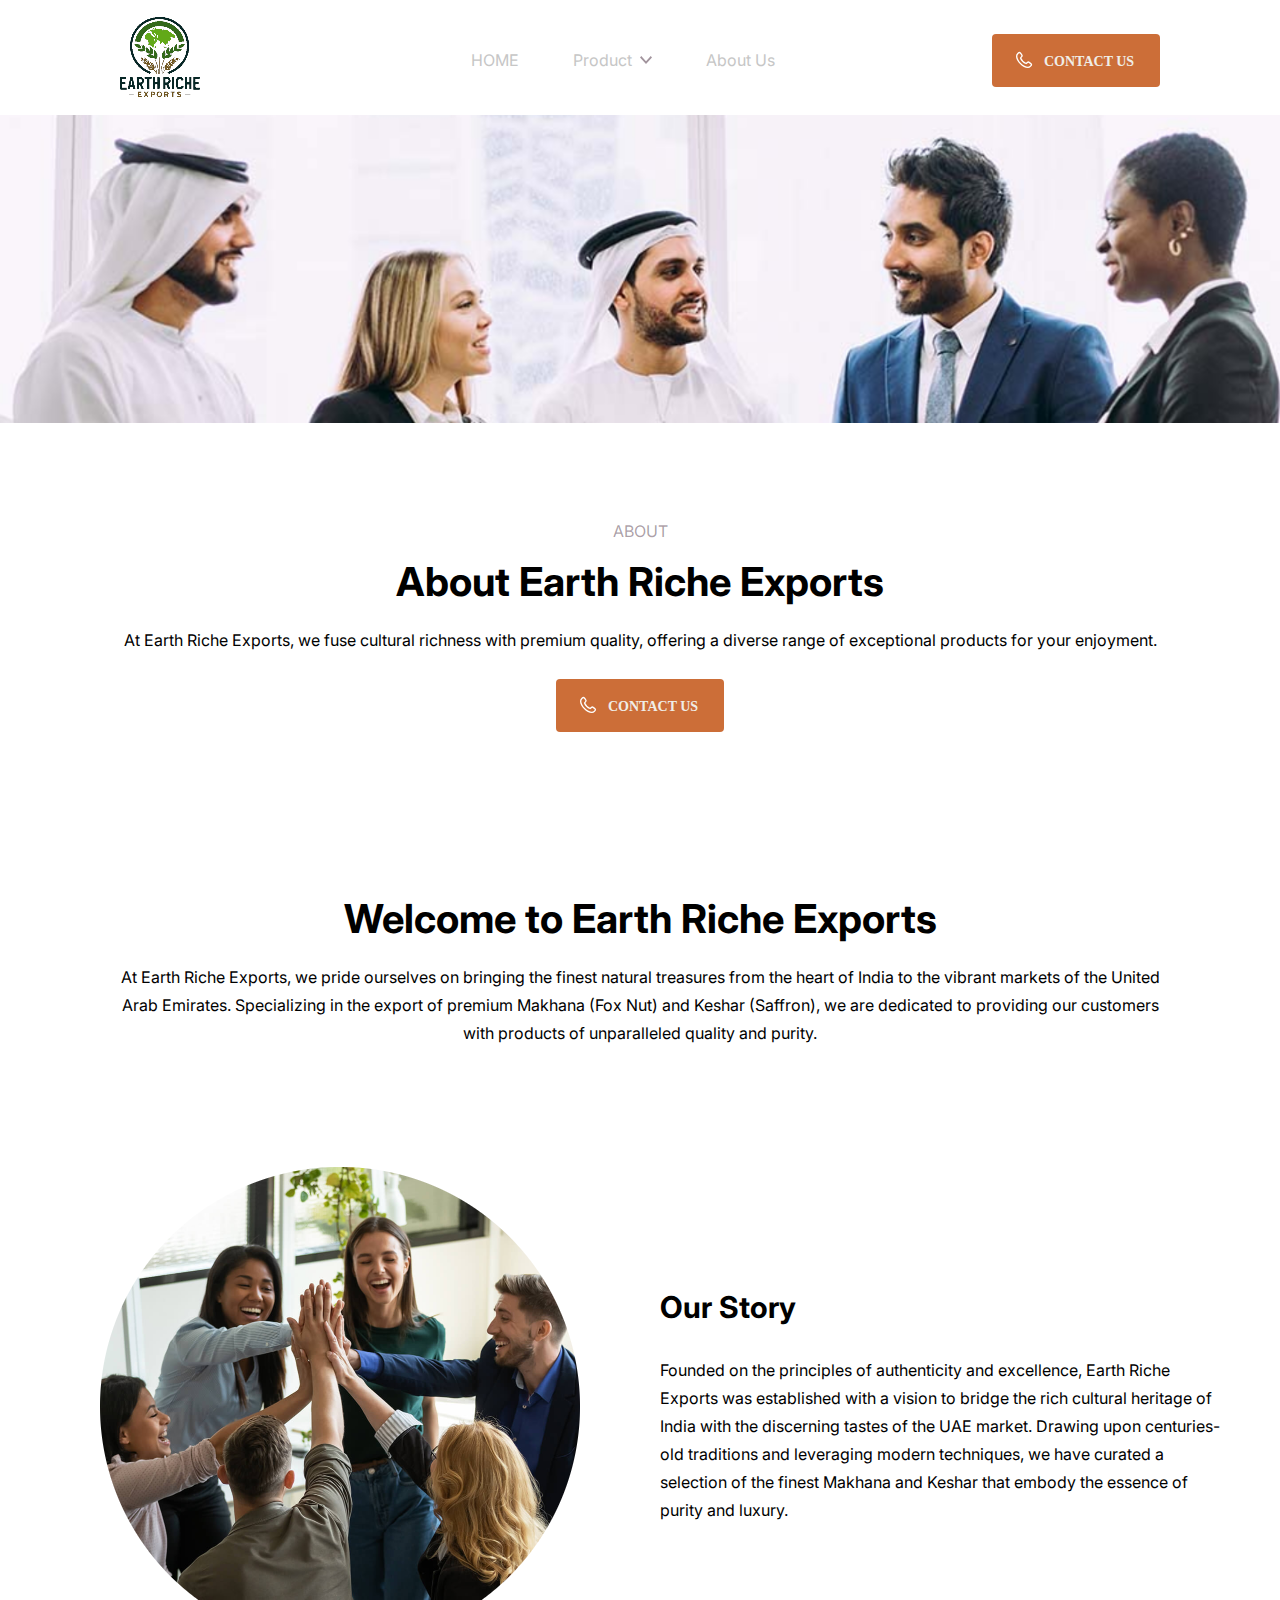
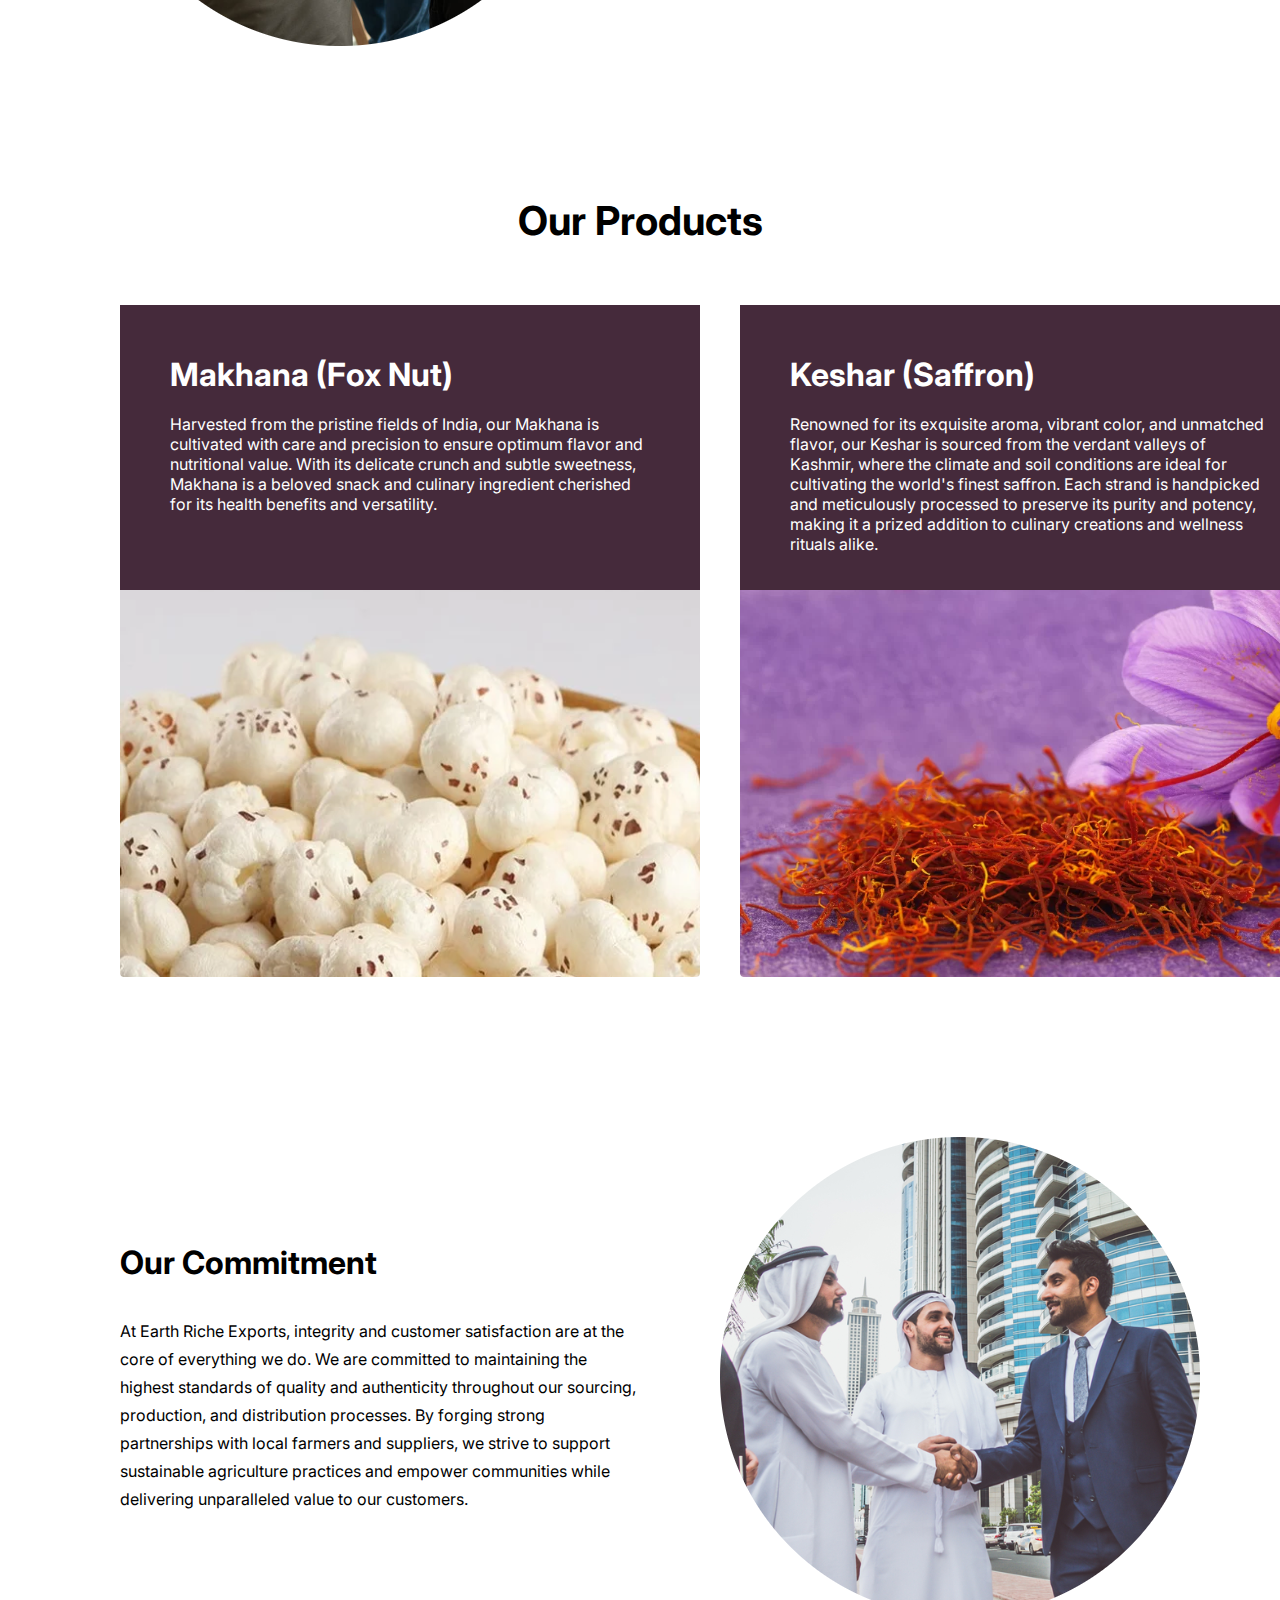
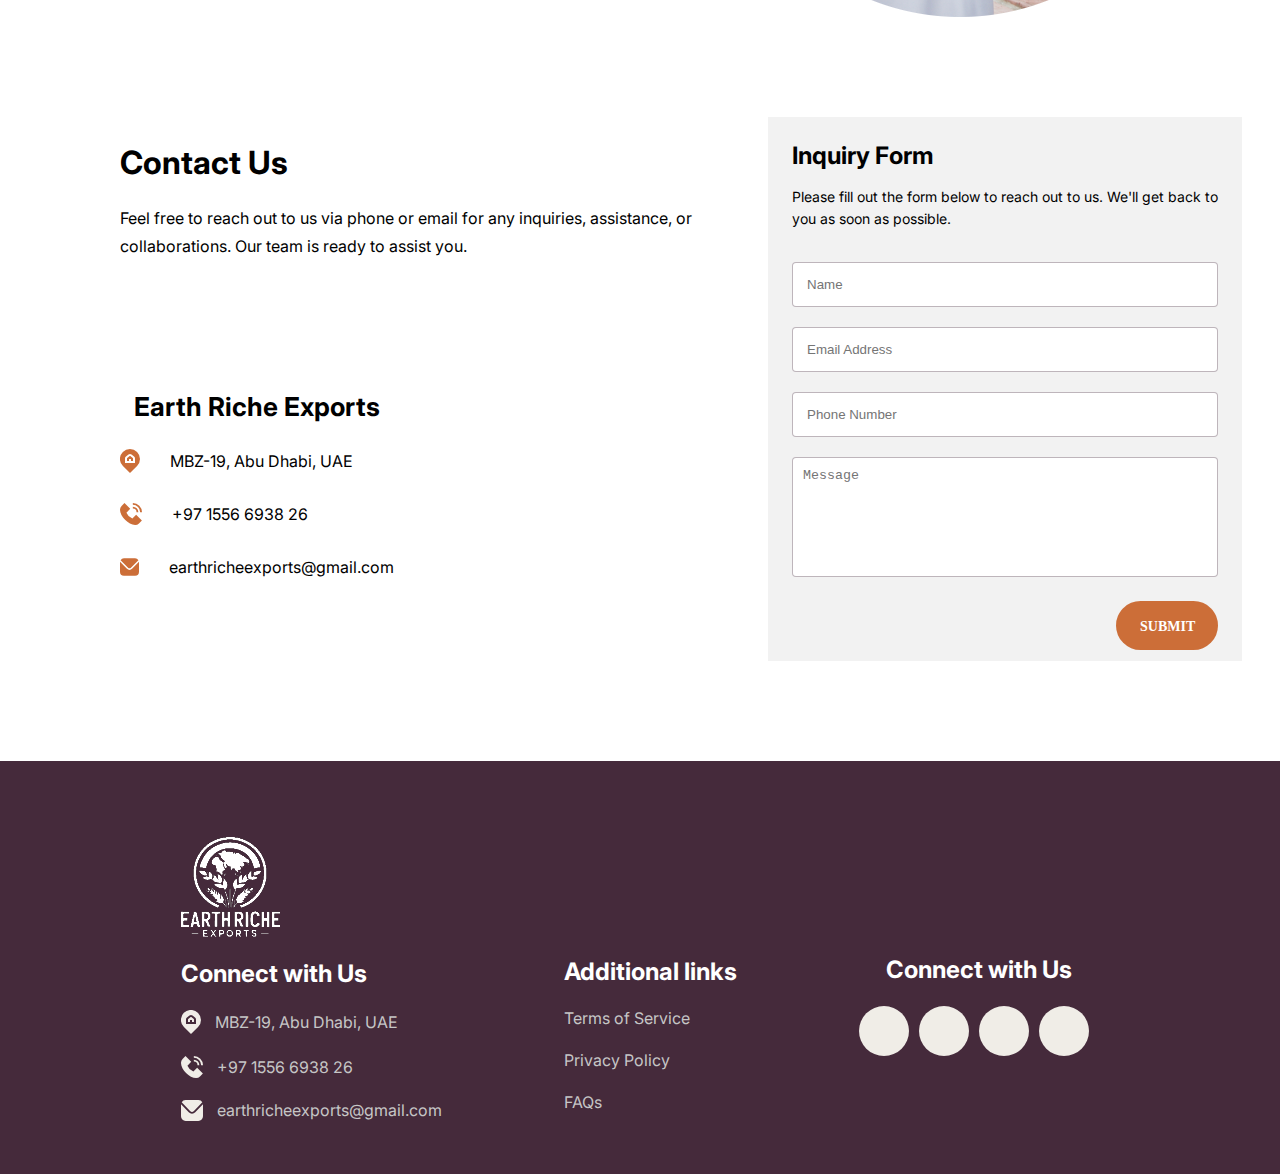
==== commit 0e25a8e4: "navigations fix" ====
--- a/about.html
+++ b/about.html
@@ -22,7 +22,7 @@
                 <div>
                     <div>
                         <ul>
-                            <li><a href="index.html">home</a></li>
+                            <li><a href="index.html">HOME</a></li>
                             <li><a href="product.html">PRODUCT MAKHANA</a></li>
                             <li><a href="product-keshar.html">PRODUCT KESHAR</a></li>
                             <li><a href="about.html">ABOUT US</a></li>
@@ -32,11 +32,11 @@
                 </div>
             </div>
         </div>
-        <div class="logo"> <img src="./img/assets/header-logo.png" alt=""></div>
+        <div class="logo"><a href="index.html"> <img src="./img/assets/header-logo.png" alt=""></a></div>
 
         <div class="navigation">
             <ul>
-                <li><a href="index.html">home</a></li>
+                <li><a href="index.html">HOME</a></li>
                 <li><a class="product-dropdown" href="#">Product<img src="./img/assets/ic-dropdown.svg" alt=""></a></li>
                 <div class="dropdown">
                     <div class="dropdown-item">
@@ -73,7 +73,7 @@
         <h1>About Earth Riche Exports</h1>
         <p>At Earth Riche Exports, we fuse cultural richness with premium quality, offering a diverse range of
             exceptional products for your enjoyment.</p>
-        <button class="contact-btn"></button>
+        <a href="contact-us.html"><button class="contact-btn"></button></a>
     </div>
 
     <!-- welcome -->
--- a/css/about.css
+++ b/css/about.css
@@ -216,6 +216,10 @@
         max-height: 45px;
     }
 
+    #header .logo a {
+        margin-left: 0;
+    }
+
     #header .navigation ul {
         display: none;
         list-style-type: none;
@@ -941,6 +945,10 @@
         margin-left: 20px;
         max-width: 60px;
         max-height: 60px;
+    }
+
+    #header .logo a {
+        margin-left: 0;
     }
 
     #header .navigation ul {
